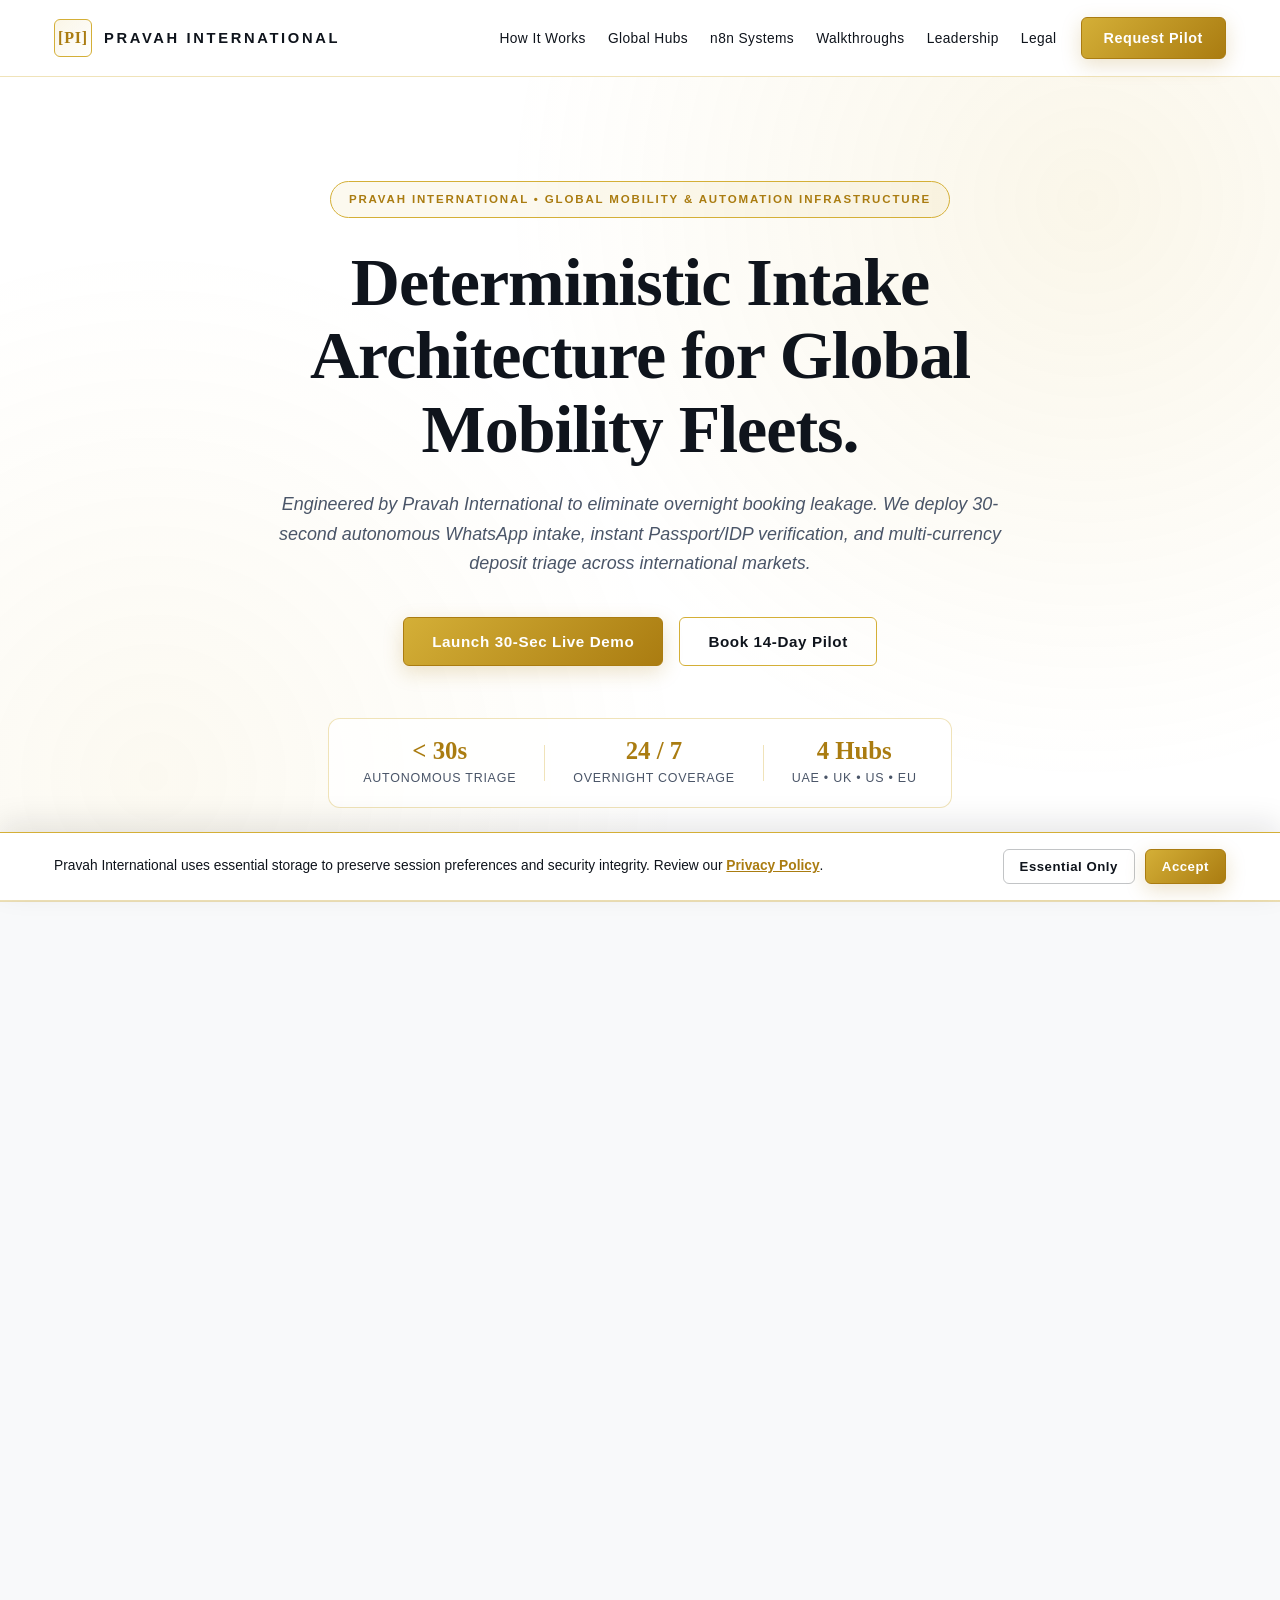
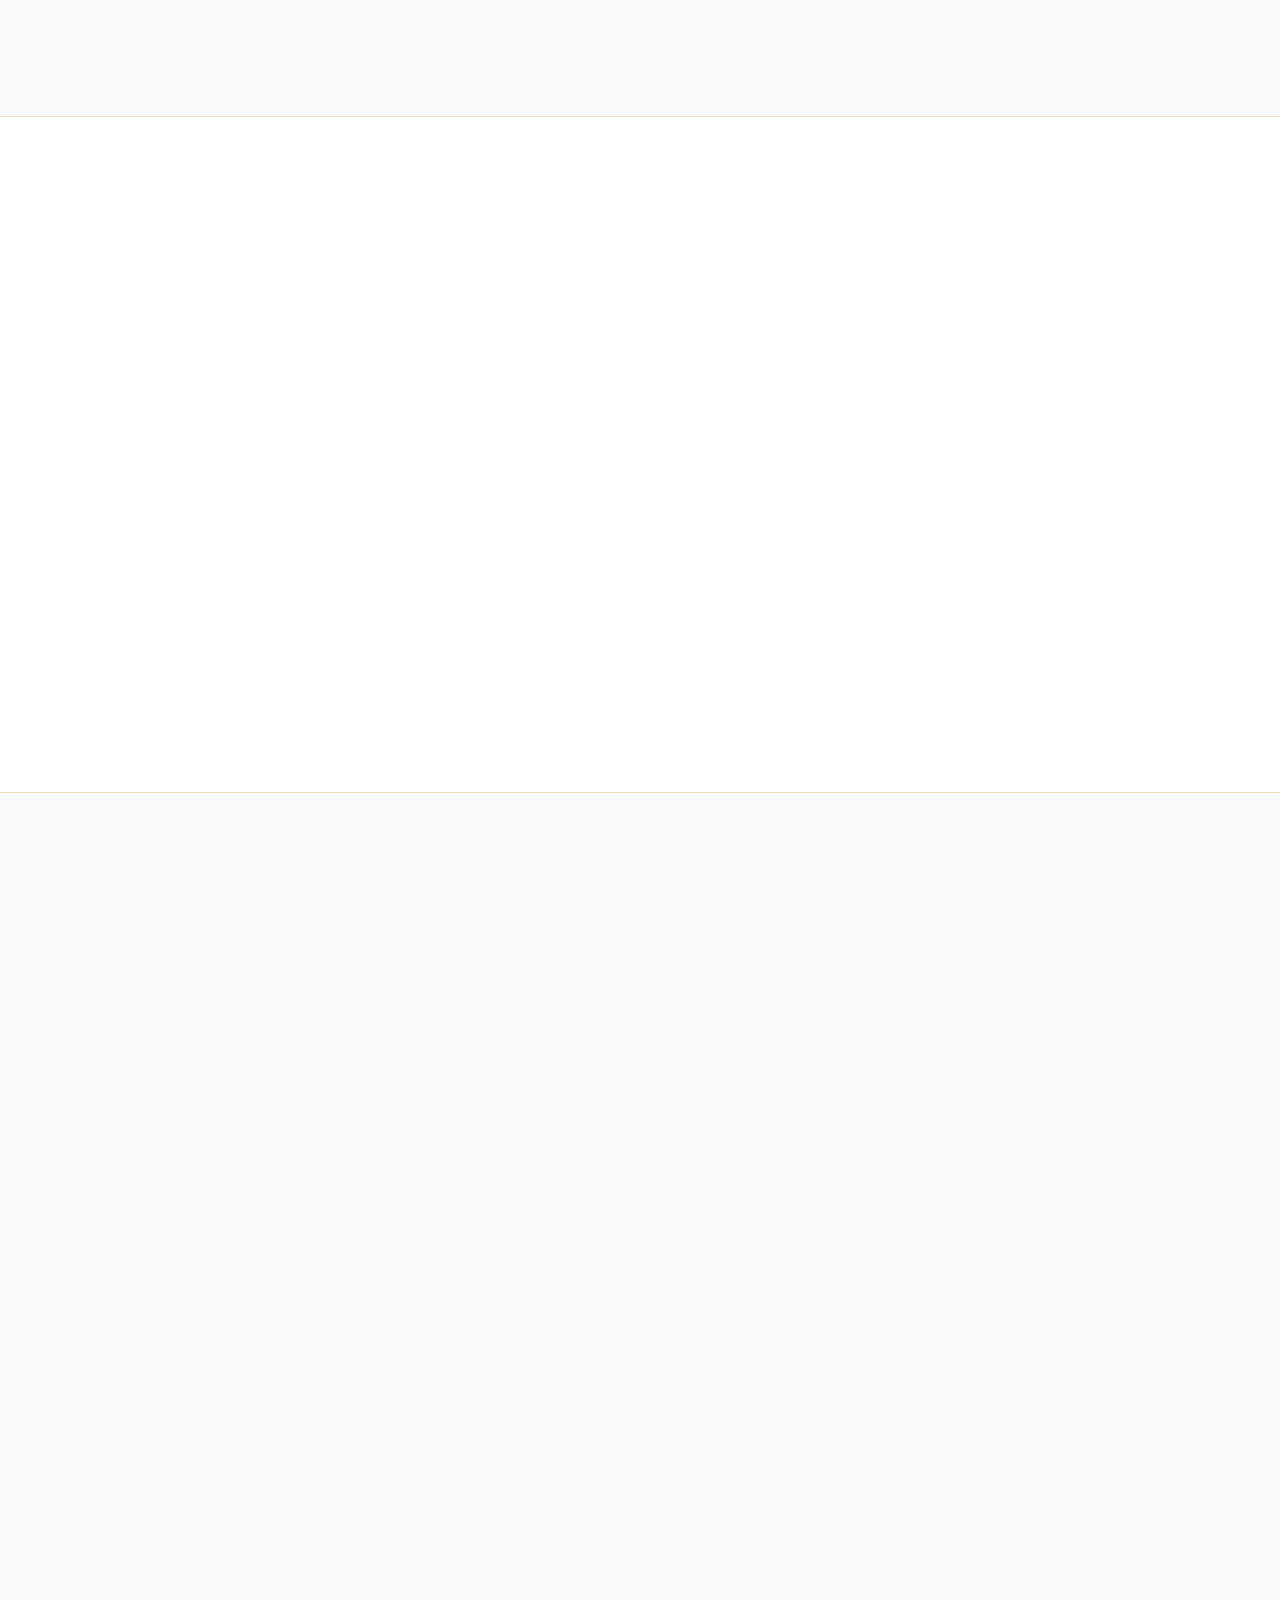
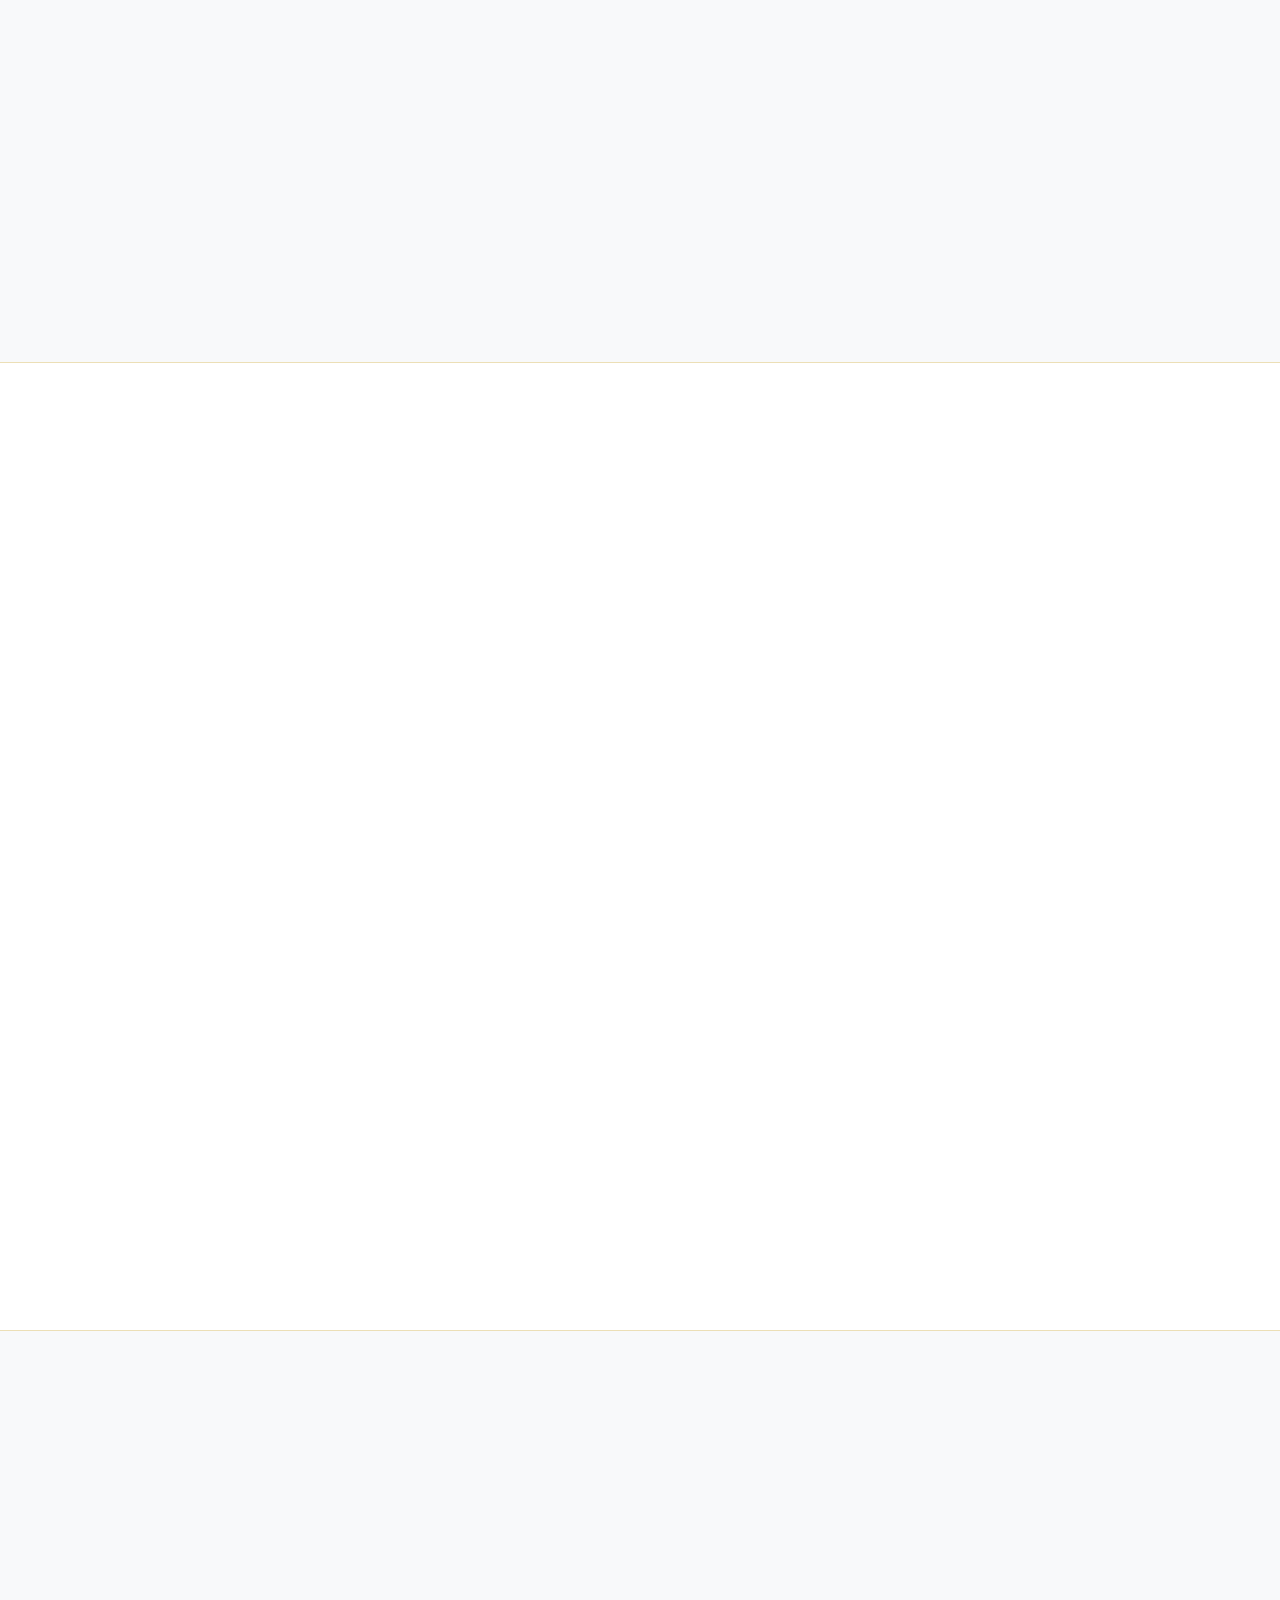
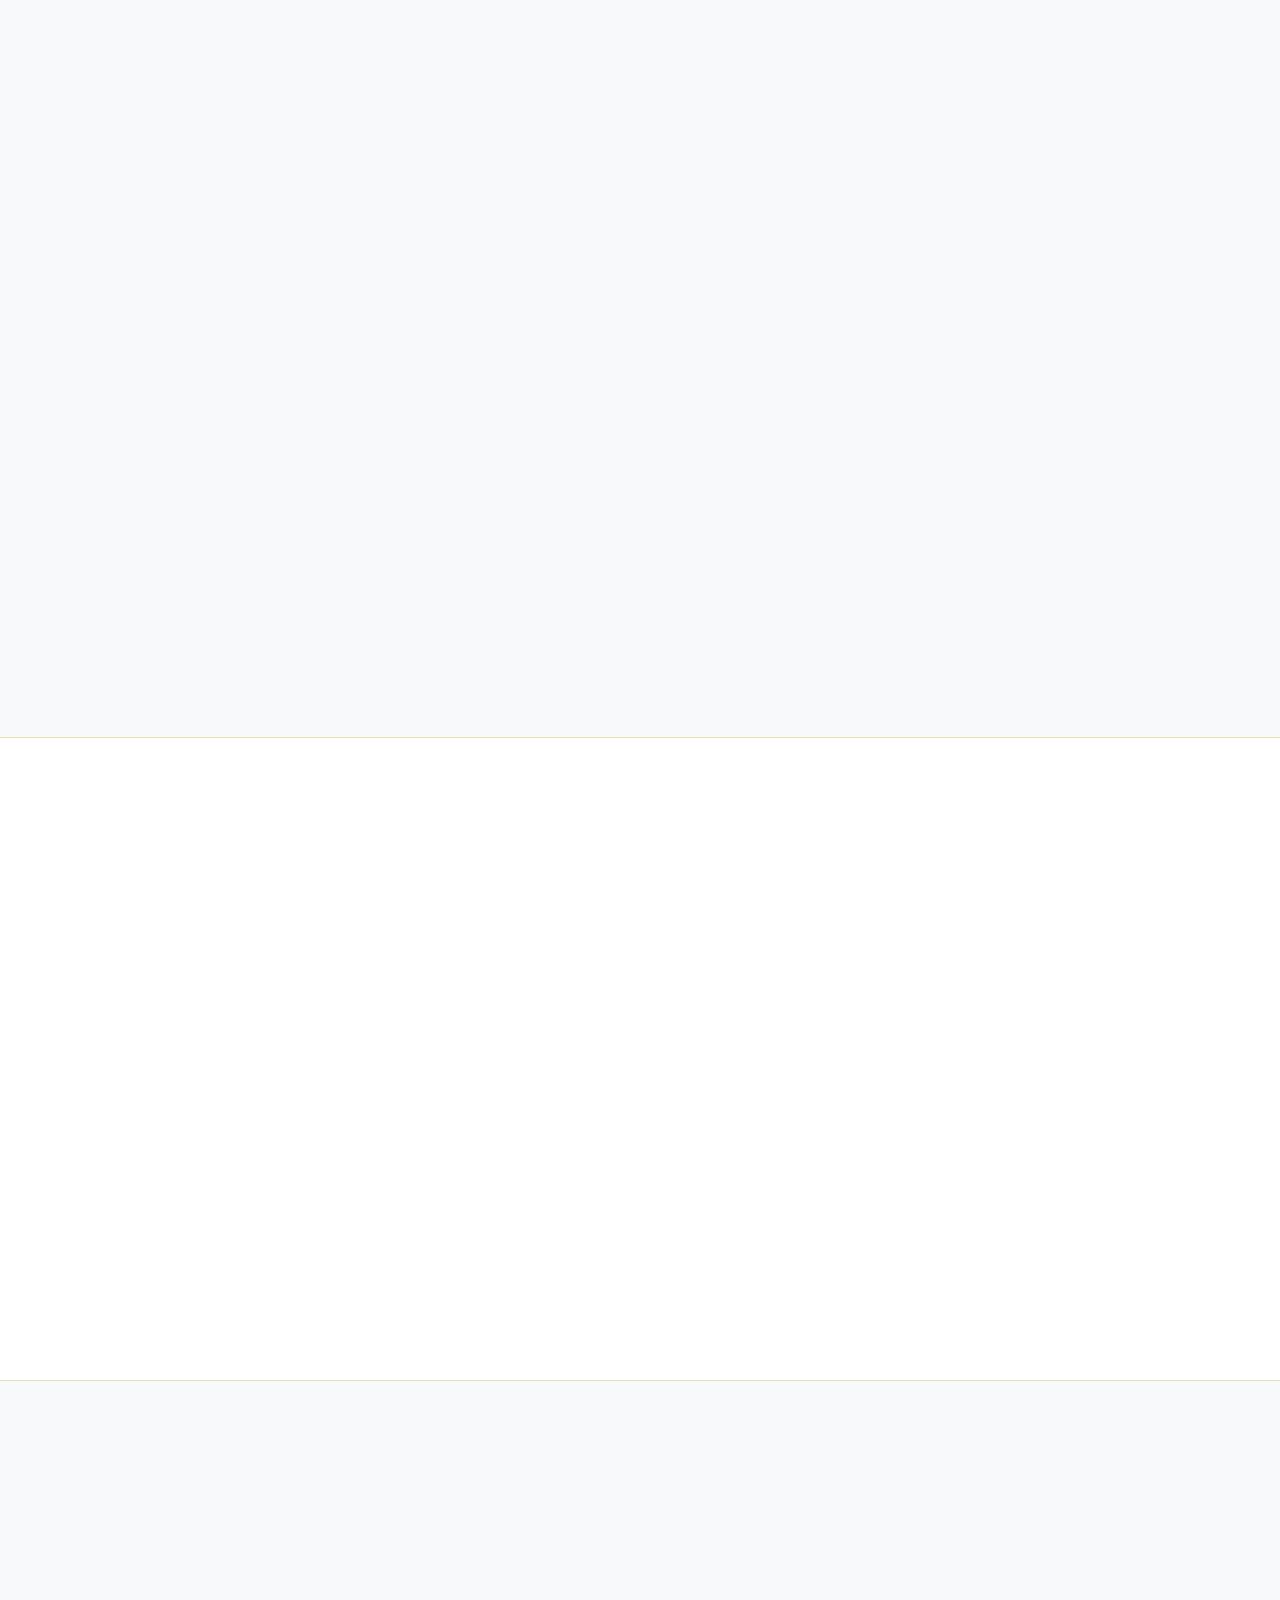
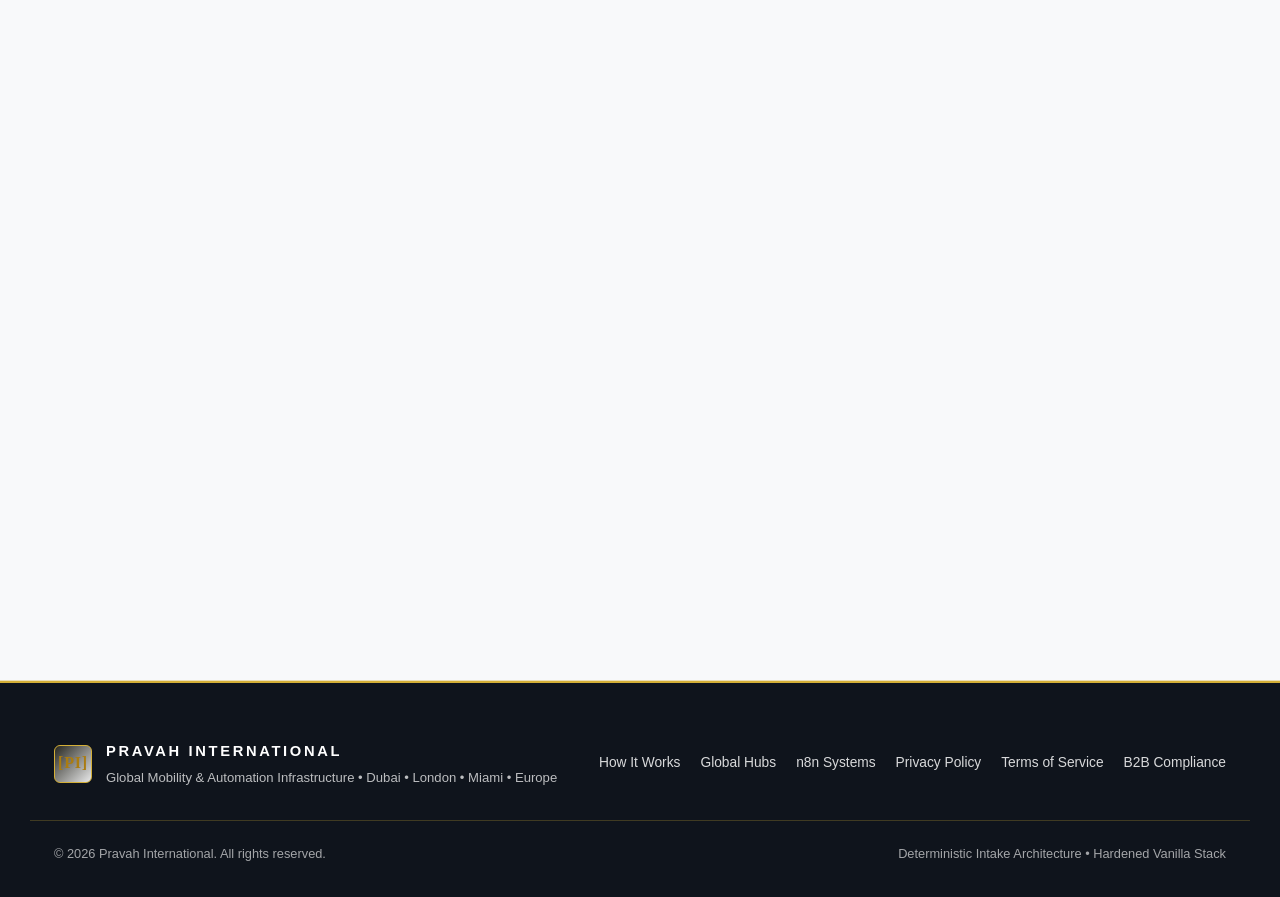
==== index.html @ 326dd309 "Add files via upload" ====
<!DOCTYPE html>
<html lang="en">
<head>
  <meta charset="UTF-8">
  <meta name="viewport" content="width=device-width, initial-scale=1.0">
  <meta http-equiv="Content-Security-Policy" content="default-src 'self'; script-src 'self'; style-src 'self'; img-src 'self' https: data:; media-src 'self' https:; connect-src 'self' https:; font-src 'self' data:; object-src 'none'; base-uri 'self'; form-action 'self';">
  <meta name="referrer" content="strict-origin-when-cross-origin">
  <meta name="description" content="Pravah International — Deterministic 24/7 WhatsApp intake, Passport & IDP verification, and multi-currency deposit triage for luxury mobility fleets across Dubai, London, Miami, and Europe.">
  <title>Pravah International | Global Mobility &amp; Automation Infrastructure</title>
  <link rel="stylesheet" href="style.css">
</head>
<body>
  <a class="skip-link" href="#main-content">Skip to main content</a>

  <!-- Sticky Luxury Header -->
  <header class="site-header" id="top">
    <div class="container header-inner">
      <a href="#top" class="brand-lockup" aria-label="Pravah International Home">
        <span class="brand-monogram" aria-hidden="true">[PI]</span>
        <span class="brand-name">PRAVAH INTERNATIONAL</span>
      </a>

      <button
        type="button"
        class="nav-toggle"
        id="navToggle"
        aria-label="Toggle navigation menu"
        aria-expanded="false"
        aria-controls="primaryNav"
      >
        <span class="nav-toggle-bar"></span>
        <span class="nav-toggle-bar"></span>
        <span class="nav-toggle-bar"></span>
      </button>

      <nav class="primary-nav" id="primaryNav" aria-label="Primary Navigation">
        <ul class="nav-list">
          <li><a href="#architecture" class="nav-link">How It Works</a></li>
          <li><a href="#footprint" class="nav-link">Global Hubs</a></li>
          <li><a href="#deployments" class="nav-link">n8n Systems</a></li>
          <li><a href="#testimonials" class="nav-link">Walkthroughs</a></li>
          <li><a href="#leadership" class="nav-link">Leadership</a></li>
          <li><a href="legal.html" class="nav-link">Legal</a></li>
        </ul>
        <button type="button" class="btn btn-gold nav-cta" id="headerPilotBtn">Request Pilot</button>
      </nav>
    </div>
  </header>

  <main id="main-content">
    <!-- Hero Section -->
    <section class="hero-section">
      <div class="container hero-container">
        <div class="hero-content reveal">
          <div class="pill-badge">
            PRAVAH INTERNATIONAL &bull; GLOBAL MOBILITY &amp; AUTOMATION INFRASTRUCTURE
          </div>
          <h1 class="hero-title">Deterministic Intake Architecture for Global Mobility Fleets.</h1>
          <p class="hero-subtitle">
            Engineered by Pravah International to eliminate overnight booking leakage. We deploy 30-second autonomous WhatsApp intake, instant Passport/IDP verification, and multi-currency deposit triage across international markets.
          </p>
          <div class="hero-actions">
            <button type="button" class="btn btn-gold btn-lg" id="heroDemoBtn">
              Launch 30-Sec Live Demo
            </button>
            <button type="button" class="btn btn-outline-gold btn-lg" id="heroPilotBtn">
              Book 14-Day Pilot
            </button>
          </div>
          <div class="hero-metrics" aria-label="Operational Benchmarks">
            <div class="metric-item">
              <span class="metric-value">&lt; 30s</span>
              <span class="metric-label">Autonomous Triage</span>
            </div>
            <div class="metric-divider" aria-hidden="true"></div>
            <div class="metric-item">
              <span class="metric-value">24 / 7</span>
              <span class="metric-label">Overnight Coverage</span>
            </div>
            <div class="metric-divider" aria-hidden="true"></div>
            <div class="metric-item">
              <span class="metric-value">4 Hubs</span>
              <span class="metric-label">UAE &bull; UK &bull; US &bull; EU</span>
            </div>
          </div>
        </div>
      </div>
    </section>

    <!-- How Pravah International Works -->
    <section class="section section-pearl" id="architecture">
      <div class="container">
        <div class="section-header reveal">
          <span class="eyebrow">SYSTEM ARCHITECTURE &amp; PARTNERSHIP MODEL</span>
          <h2 class="section-title">How Pravah International Works</h2>
          <p class="section-lead">
            Designed to integrate seamlessly into luxury car rental fleets, executive chauffeur desks, and cross-border mobility operators without disrupting human staff.
          </p>
        </div>

        <div class="pillars-grid">
          <article class="glass-card pillar-card reveal">
            <div class="pillar-index">01 / AFTER-HOURS CAPTURE</div>
            <h3 class="card-title">Zero Lost Bookings Between 11 PM and 9 AM</h3>
            <p class="card-text">
              High-net-worth travelers book across time zones. Our deterministic WhatsApp intake engine responds within 30 seconds, qualifies vehicle availability, and secures reservation intent before competitors wake up.
            </p>
            <ul class="card-spec-list">
              <li>Instant multi-language client greeting</li>
              <li>Real-time fleet class &amp; date validation</li>
              <li>Zero missed VIP inquiries overnight</li>
            </ul>
          </article>

          <article class="glass-card pillar-card reveal">
            <div class="pillar-index">02 / AUTONOMOUS DOCUMENT TRIAGE</div>
            <h3 class="card-title">Passport &amp; International Driving Permit Extraction</h3>
            <p class="card-text">
              Eliminate manual back-and-forth over blurry photos. Clients upload their Passport and IDP directly in chat while our verification pipeline extracts, validates, and structures KYC fields automatically.
            </p>
            <ul class="card-spec-list">
              <li>MRZ &amp; expiry date compliance checks</li>
              <li>Jurisdiction-aware IDP validation</li>
              <li>Structured audit trail for insurance desks</li>
            </ul>
          </article>

          <article class="glass-card pillar-card reveal">
            <div class="pillar-index">03 / FINANCIAL &amp; DEPOSIT LOGIC</div>
            <h3 class="card-title">Multi-Currency Quoting &amp; Pre-Authorization Handoff</h3>
            <p class="card-text">
              Standardize complex security deposit rules across supercars and executive sedans. Pravah calculates tiered rental totals and refundable holds in AED, USD, EUR, or GBP for one-click dispatch approval.
            </p>
            <ul class="card-spec-list">
              <li>Dynamic FX deposit &amp; excess calculation</li>
              <li>Clean handoff to Stripe / terminal links</li>
              <li>Instant CRM &amp; dispatch desk sync</li>
            </ul>
          </article>
        </div>
      </div>
    </section>

    <!-- Global Footprint & Operating Countries -->
    <section class="section" id="footprint">
      <div class="container">
        <div class="section-header reveal">
          <span class="eyebrow">INTERNATIONAL PRESENCE</span>
          <h2 class="section-title">Global Footprint &amp; Operating Hubs</h2>
          <p class="section-lead">
            Institutional automation infrastructure engineered for high-velocity luxury mobility corridors.
          </p>
        </div>

        <div class="footprint-grid">
          <article class="glass-card hub-card reveal">
            <div class="hub-flag" aria-hidden="true">&#127462;&#127466;</div>
            <div class="hub-meta">MIDDLE EAST HUB</div>
            <h3 class="card-title">United Arab Emirates</h3>
            <p class="hub-cities">Dubai &amp; Abu Dhabi</p>
            <p class="card-text">Luxury &amp; Supercar Rental Fleets</p>
          </article>

          <article class="glass-card hub-card reveal">
            <div class="hub-flag" aria-hidden="true">&#127468;&#127463;</div>
            <div class="hub-meta">UK HUB</div>
            <h3 class="card-title">United Kingdom</h3>
            <p class="hub-cities">London</p>
            <p class="card-text">Executive Chauffeur &amp; Prestige Mobility</p>
          </article>

          <article class="glass-card hub-card reveal">
            <div class="hub-flag" aria-hidden="true">&#127482;&#127480;</div>
            <div class="hub-meta">NORTH AMERICA HUB</div>
            <h3 class="card-title">United States</h3>
            <p class="hub-cities">Miami &amp; Los Angeles</p>
            <p class="card-text">Exotic &amp; Boutique Fleet Operators</p>
          </article>

          <article class="glass-card hub-card reveal">
            <div class="hub-flag" aria-hidden="true">&#127466;&#127482;</div>
            <div class="hub-meta">CONTINENTAL HUB</div>
            <h3 class="card-title">European Union</h3>
            <p class="hub-cities">Monaco, Milan &amp; Marbella</p>
            <p class="card-text">Cross-Border Seasonal Fleets</p>
          </article>
        </div>
      </div>
    </section>

    <!-- Interactive 30-Second WhatsApp Intake Sandbox & Currency Calculator -->
    <section class="section section-pearl" id="simulator">
      <div class="container">
        <div class="section-header reveal">
          <span class="eyebrow">INTERACTIVE SANDBOX</span>
          <h2 class="section-title">30-Second WhatsApp Intake &amp; Deposit Triage</h2>
          <p class="section-lead">
            Experience how Pravah International converts an overnight international inquiry into a verified, deposit-ready dossier.
          </p>
        </div>

        <div class="simulator-layout">
          <!-- Mobile Chat Mockup -->
          <div class="glass-card phone-panel reveal">
            <div class="phone-controls">
              <button type="button" class="btn btn-gold" id="startDemoBtn">
                Simulate 2:15 AM Dubai Inquiry
              </button>
              <button type="button" class="btn btn-outline-dark" id="resetDemoBtn">
                Reset Demo
              </button>
            </div>

            <div class="phone-frame" aria-live="polite">
              <div class="phone-topbar">
                <div class="phone-avatar" aria-hidden="true">PI</div>
                <div class="phone-contact">
                  <div class="phone-contact-name">Pravah Concierge Desk</div>
                  <div class="phone-contact-status" id="demoStatus">Standby &bull; Deterministic Engine Ready</div>
                </div>
                <span class="phone-badge">24/7</span>
              </div>

              <div class="chat-stream" id="chatStream">
                <div class="chat-placeholder" id="chatPlaceholder">
                  Click <strong>&ldquo;Simulate 2:15 AM Dubai Inquiry&rdquo;</strong> above to run the 3-step autonomous intake sequence.
                </div>
              </div>
            </div>
          </div>

          <!-- Multi-Currency Deposit Calculator -->
          <div class="glass-card calculator-panel reveal">
            <div class="calc-header">
              <span class="eyebrow">REAL-TIME DEPOSIT ENGINE</span>
              <h3 class="card-title">Multi-Currency Deposit Calculator</h3>
              <p class="card-text">
                Select fleet tier, duration, and settlement currency to preview automated pre-authorization logic.
              </p>
            </div>

            <div class="calc-form">
              <div class="form-group">
                <label for="calcTier">Vehicle Class</label>
                <select id="calcTier" class="form-control">
                  <option value="supercar">Supercar Tier (Hurac&aacute;n / 296 GTB)</option>
                  <option value="ultra">Ultra-Luxury SUV (Cullinan / Urus)</option>
                  <option value="chauffeur">Executive Chauffeur (S-Class / Maybach)</option>
                </select>
              </div>

              <div class="form-row-2">
                <div class="form-group">
                  <label for="calcDays">Rental Days</label>
                  <input type="number" id="calcDays" class="form-control" min="1" max="30" value="3">
                </div>
                <div class="form-group">
                  <label for="calcCurrency">Settlement Currency</label>
                  <select id="calcCurrency" class="form-control">
                    <option value="AED">AED (UAE Dirham)</option>
                    <option value="USD">USD (US Dollar)</option>
                    <option value="EUR">EUR (Euro)</option>
                    <option value="GBP">GBP (British Pound)</option>
                  </select>
                </div>
              </div>
            </div>

            <div class="calc-results" aria-live="polite">
              <div class="calc-row">
                <span>Estimated Daily Rate</span>
                <strong id="calcDailyRate">AED 4,800</strong>
              </div>
              <div class="calc-row">
                <span>Rental Subtotal</span>
                <strong id="calcRentalTotal">AED 14,400</strong>
              </div>
              <div class="calc-row">
                <span>Refundable Security Deposit</span>
                <strong id="calcDeposit">AED 10,000</strong>
              </div>
              <div class="calc-divider"></div>
              <div class="calc-row calc-total-row">
                <span>Total Pre-Authorization Hold</span>
                <strong id="calcGrandTotal" class="text-gold">AED 24,400</strong>
              </div>
              <p class="calc-note">
                * Indicative institutional FX parity. Final gateway holds execute in your fleet&rsquo;s merchant settlement currency.
              </p>
            </div>
          </div>
        </div>
      </div>
    </section>

    <!-- Production n8n Systems & Architecture Showcase -->
    <section class="section" id="deployments">
      <div class="container">
        <div class="section-header reveal">
          <span class="eyebrow">PRODUCTION INFRASTRUCTURE</span>
          <h2 class="section-title">Production n8n Systems &amp; Architecture Showcase</h2>
          <p class="section-lead">
            Battle-tested, fault-tolerant workflow topologies engineered for zero-downtime fleet operations.
          </p>
        </div>

        <div class="deployments-grid">
          <!-- Card 1 -->
          <article class="glass-card deployment-card reveal">
            <div class="deployment-media">
              <img
                src="assets/img/n8n-workflow-1.png"
                alt="Autonomous 24/7 WhatsApp Fleet Triage Engine n8n workflow architecture"
                class="deployment-img"
                loading="lazy"
              >
              <span class="media-badge">NODE TOPOLOGY 01</span>
            </div>
            <div class="deployment-body">
              <h3 class="card-title">Autonomous 24/7 WhatsApp Fleet Triage Engine</h3>
              <p class="card-text">
                Webhook ingestion &rarr; Intent &amp; date parser &rarr; Fleet calendar availability check &rarr; Instant WhatsApp Cloud API response with structured reservation summary.
              </p>
              <button type="button" class="btn btn-outline-gold deployment-btn" id="cardDemoBtn">
                Test Live Demo &#8599;
              </button>
            </div>
          </article>

          <!-- Card 2 -->
          <article class="glass-card deployment-card reveal">
            <div class="deployment-media">
              <img
                src="assets/img/n8n-workflow-2.png"
                alt="Passport and IDP Compliance Verification Pipeline n8n workflow architecture"
                class="deployment-img"
                loading="lazy"
              >
              <span class="media-badge">NODE TOPOLOGY 02</span>
            </div>
            <div class="deployment-body">
              <h3 class="card-title">Passport &amp; IDP Compliance Verification Pipeline</h3>
              <p class="card-text">
                Encrypted media fetch &rarr; Automated KYC OCR extraction &rarr; Expiry &amp; country-of-issue validation &rarr; Compliant dossier routing for underwriting teams.
              </p>
              <a
                href="https://YOUR-N8N-PRODUCTION-URL.com"
                target="_blank"
                rel="noopener noreferrer"
                class="btn btn-outline-gold deployment-btn"
              >
                Inspect Production Endpoint &#8599;
              </a>
            </div>
          </article>

          <!-- Card 3 -->
          <article class="glass-card deployment-card reveal">
            <div class="deployment-media">
              <img
                src="assets/img/n8n-workflow-3.png"
                alt="Multi-Currency Deposit and CRM Synchronization n8n workflow architecture"
                class="deployment-img"
                loading="lazy"
              >
              <span class="media-badge">NODE TOPOLOGY 03</span>
            </div>
            <div class="deployment-body">
              <h3 class="card-title">Multi-Currency Deposit &amp; CRM Synchronization</h3>
              <p class="card-text">
                FX deposit calculation &rarr; Google Sheets master ledger write &rarr; Executive Gmail alert dispatch &rarr; Automated morning shift handover brief.
              </p>
              <a href="#architecture" class="btn btn-outline-gold deployment-btn">
                View Architecture &#8599;
              </a>
            </div>
          </article>
        </div>
      </div>
    </section>

    <!-- Client Video Walkthroughs & Operational Testimonials -->
    <section class="section section-pearl" id="testimonials">
      <div class="container">
        <div class="section-header reveal">
          <span class="eyebrow">OPERATIONAL PROOF</span>
          <h2 class="section-title">Client Video Walkthroughs &amp; Testimonials</h2>
          <p class="section-lead">
            Inspect live system walkthroughs and verified outcomes from international fleet directors.
          </p>
        </div>

        <div class="testimonials-grid">
          <article class="glass-card video-card reveal">
            <div class="video-wrapper">
              <video
                class="walkthrough-video"
                controls
                preload="metadata"
                poster="assets/img/video-poster-1.jpg"
              >
                <source src="assets/video/project-walkthrough-1.mp4" type="video/mp4">
                Your browser does not support HTML5 video playback.
              </video>
            </div>
            <div class="testimonial-body">
              <div class="testimonial-origin">&#127462;&#127466; Dubai, United Arab Emirates</div>
              <blockquote class="testimonial-quote">
                &ldquo;Before Pravah International, we lost three to four supercar inquiries every night between midnight and 8 AM. Now every client receives an instant quote, uploads their passport, and hits our morning desk pre-qualified.&rdquo;
              </blockquote>
              <div class="testimonial-author">
                <strong>Managing Director</strong> &mdash; Prestige Supercar Fleet, Downtown Dubai
              </div>
            </div>
          </article>

          <article class="glass-card video-card reveal">
            <div class="video-wrapper">
              <video
                class="walkthrough-video"
                controls
                preload="metadata"
                poster="assets/img/video-poster-2.jpg"
              >
                <source src="assets/video/project-walkthrough-2.mp4" type="video/mp4">
                Your browser does not support HTML5 video playback.
              </video>
            </div>
            <div class="testimonial-body">
              <div class="testimonial-origin">&#127468;&#127463; London, United Kingdom</div>
              <blockquote class="testimonial-quote">
                &ldquo;Our Mayfair chauffeur dispatchers used to spend hours chasing international driving permits and currency deposits. Pravah&rsquo;s deterministic pipeline cut onboarding time from 45 minutes to under 30 seconds.&rdquo;
              </blockquote>
              <div class="testimonial-author">
                <strong>Head of Fleet Operations</strong> &mdash; Executive Chauffeur Group, London
              </div>
            </div>
          </article>
        </div>
      </div>
    </section>

    <!-- Executive Leadership & Founder's Mandate -->
    <section class="section" id="leadership">
      <div class="container">
        <article class="leadership-card reveal">
          <div class="leadership-eyebrow">EXECUTIVE LEADERSHIP &amp; MANDATE</div>
          <blockquote class="leadership-quote">
            &ldquo;Luxury mobility operators should never lose high-ticket international bookings simply because their sales desk is asleep. At Pravah International, we don&rsquo;t build fragile chatbots&mdash;we engineer deterministic, bank-grade intake infrastructure that turns every inbound message into a verified reservation.&rdquo;
          </blockquote>
          <div class="leadership-signature">
            <span class="signature-name">Dhruvil Prajapati</span>
            <span class="signature-role">&mdash; Founder &amp; Principal Systems Architect, Pravah International</span>
          </div>
        </article>
      </div>
    </section>

    <!-- Live n8n-Connected 14-Day Fleet Pilot Form -->
    <section class="section section-pearl" id="pilot">
      <div class="container">
        <div class="pilot-wrapper">
          <div class="section-header reveal">
            <span class="eyebrow">ENTERPRISE DEPLOYMENT</span>
            <h2 class="section-title">Book Your 14-Day Fleet Pilot</h2>
            <p class="section-lead">
              Submit your fleet profile below. Your request routes directly into our live intake engine for immediate architecture scoping.
            </p>
          </div>

          <div class="glass-card pilot-card reveal">
            <form id="pilotForm" novalidate>
              <!-- Anti-spam honeypot field -->
              <div class="hp-field" aria-hidden="true">
                <label for="website">Website</label>
                <input type="text" id="website" name="website" tabindex="-1" autocomplete="off">
              </div>

              <div class="form-row-2">
                <div class="form-group">
                  <label for="operatorName">Operator Name <span class="req">*</span></label>
                  <input
                    type="text"
                    id="operatorName"
                    name="operatorName"
                    class="form-control"
                    placeholder="e.g., Alexander Vance"
                    required
                    maxlength="80"
                    autocomplete="name"
                  >
                </div>

                <div class="form-group">
                  <label for="companyName">Fleet / Company Name <span class="req">*</span></label>
                  <input
                    type="text"
                    id="companyName"
                    name="companyName"
                    class="form-control"
                    placeholder="e.g., Sovereign Motors Dubai"
                    required
                    maxlength="100"
                    autocomplete="organization"
                  >
                </div>
              </div>

              <div class="form-row-2">
                <div class="form-group">
                  <label for="fleetSize">Fleet Size <span class="req">*</span></label>
                  <select id="fleetSize" name="fleetSize" class="form-control" required>
                    <option value="">Select active vehicle count</option>
                    <option value="10-25 Vehicles">10&ndash;25 Vehicles</option>
                    <option value="26-75 Vehicles">26&ndash;75 Vehicles</option>
                    <option value="76-150 Vehicles">76&ndash;150 Vehicles</option>
                    <option value="150+ Vehicles (Enterprise)">150+ Vehicles (Enterprise)</option>
                  </select>
                </div>

                <div class="form-group">
                  <label for="whatsapp">WhatsApp Number <span class="req">*</span></label>
                  <input
                    type="tel"
                    id="whatsapp"
                    name="whatsapp"
                    class="form-control"
                    placeholder="+971 50 000 0000"
                    required
                    maxlength="24"
                    autocomplete="tel"
                  >
                </div>
              </div>

              <div class="form-group">
                <label for="hub">Operating Hub <span class="req">*</span></label>
                <select id="hub" name="hub" class="form-control" required>
                  <option value="">Select primary operating hub</option>
                  <option value="Dubai">Dubai</option>
                  <option value="London">London</option>
                  <option value="Miami">Miami</option>
                  <option value="Europe">Europe</option>
                  <option value="Other">Other</option>
                </select>
              </div>

              <div class="form-group checkbox-group">
                <input type="checkbox" id="privacyConsent" name="privacyConsent" required>
                <label for="privacyConsent" class="checkbox-label">
                  I agree to the <a href="legal.html#privacy" class="inline-link">Privacy Policy</a> and <a href="legal.html#terms" class="inline-link">Terms of Service</a>, and authorize Pravah International to process this intake request.
                </label>
              </div>

              <div id="formError" class="form-feedback form-error" role="alert" hidden></div>

              <button type="submit" class="btn btn-gold btn-lg btn-block" id="pilotSubmitBtn">
                Initiate 14-Day Pilot Intake
              </button>
            </form>

            <!-- Verified Intake Confirmation Receipt -->
            <div id="pilotReceipt" class="receipt-panel" hidden aria-live="polite">
              <div class="receipt-badge">VERIFIED INTAKE CONFIRMATION RECEIPT</div>
              <h3 class="receipt-title">Transmission Confirmed</h3>
              <p class="receipt-subtitle" id="receiptSubtitle">
                Your fleet pilot dossier has been logged in our deterministic intake engine.
              </p>
              <dl class="receipt-grid" id="receiptDetails"></dl>
              <button type="button" class="btn btn-outline-gold" id="newPilotBtn">
                Submit Another Fleet Inquiry
              </button>
            </div>
          </div>
        </div>
      </div>
    </section>
  </main>

  <!-- Luxury Footer -->
  <footer class="site-footer">
    <div class="container footer-inner">
      <div class="footer-brand">
        <span class="brand-monogram" aria-hidden="true">[PI]</span>
        <div>
          <div class="brand-name">PRAVAH INTERNATIONAL</div>
          <p class="footer-tagline">Global Mobility &amp; Automation Infrastructure &bull; Dubai &bull; London &bull; Miami &bull; Europe</p>
        </div>
      </div>

      <div class="footer-links">
        <a href="#architecture">How It Works</a>
        <a href="#footprint">Global Hubs</a>
        <a href="#deployments">n8n Systems</a>
        <a href="legal.html#privacy">Privacy Policy</a>
        <a href="legal.html#terms">Terms of Service</a>
        <a href="legal.html#tax-compliance">B2B Compliance</a>
      </div>
    </div>
    <div class="container footer-bottom">
      <p>&copy; <span id="currentYear">2026</span> Pravah International. All rights reserved.</p>
      <p>Deterministic Intake Architecture &bull; Hardened Vanilla Stack</p>
    </div>
  </footer>

  <!-- GDPR / CCPA Cookie Consent Banner -->
  <aside class="cookie-banner" id="cookieBanner" role="dialog" aria-label="Cookie Consent" hidden>
    <div class="container cookie-inner">
      <p class="cookie-text">
        Pravah International uses essential storage to preserve session preferences and security integrity. Review our <a href="legal.html#privacy" class="inline-link">Privacy Policy</a>.
      </p>
      <div class="cookie-actions">
        <button type="button" class="btn btn-outline-dark btn-sm" id="cookieEssentialBtn">Essential Only</button>
        <button type="button" class="btn btn-gold btn-sm" id="cookieAcceptBtn">Accept</button>
      </div>
    </div>
  </aside>

  <script src="app.js" defer></script>
</body>
</html>
---- style.css ----
/* ==========================================================================
   Pravah International — Ultra-Luxury White & Champagne Gold Design System
   ========================================================================== */

:root {
  --snow-white: #FFFFFF;
  --pearl-bg: #F8F9FA;
  --champagne-gold: #D4AF37;
  --satin-dark-gold: #AA7C11;
  --obsidian: #0F141C;
  --obsidian-muted: #4A5568;
  --hairline-gold: rgba(212, 175, 55, 0.35);
  --hairline-gold-strong: rgba(212, 175, 55, 0.75);
  --glass-bg: rgba(255, 255, 255, 0.78);
  --glass-border: rgba(212, 175, 55, 0.32);
  --shadow-soft: 0 18px 45px rgba(15, 20, 28, 0.06);
  --shadow-gold: 0 12px 32px rgba(170, 124, 17, 0.14);
  --radius-sm: 6px;
  --radius-md: 12px;
  --radius-lg: 18px;
  --font-serif: "Cormorant Garamond", "Playfair Display", "Didot", "Bodoni MT", Georgia, "Times New Roman", serif;
  --font-sans: "Plus Jakarta Sans", "Inter", -apple-system, BlinkMacSystemFont, "Segoe UI", Roboto, Helvetica, Arial, sans-serif;
  --transition-smooth: 0.3s cubic-bezier(0.22, 1, 0.36, 1);
}

*,
*::before,
*::after {
  box-sizing: border-box;
}

html {
  scroll-behavior: smooth;
  font-size: 16px;
}

body {
  margin: 0;
  font-family: var(--font-sans);
  color: var(--obsidian);
  background-color: var(--snow-white);
  line-height: 1.65;
  -webkit-font-smoothing: antialiased;
  overflow-x: hidden;
}

/* Accessibility Skip Link */
.skip-link {
  position: absolute;
  top: -100px;
  left: 16px;
  background: var(--obsidian);
  color: var(--snow-white);
  padding: 10px 18px;
  border-radius: var(--radius-sm);
  z-index: 9999;
  text-decoration: none;
  font-size: 0.875rem;
}

.skip-link:focus {
  top: 16px;
}

/* Container & Layout */
.container {
  width: 100%;
  max-width: 1220px;
  margin: 0 auto;
  padding: 0 24px;
}

.section {
  padding: 96px 0;
  position: relative;
}

.section-pearl {
  background-color: var(--pearl-bg);
  border-top: 1px solid var(--hairline-gold);
  border-bottom: 1px solid var(--hairline-gold);
}

.section-header {
  max-width: 740px;
  margin: 0 auto 56px;
  text-align: center;
}

.eyebrow {
  display: inline-block;
  font-size: 0.75rem;
  font-weight: 700;
  letter-spacing: 0.18em;
  text-transform: uppercase;
  color: var(--satin-dark-gold);
  margin-bottom: 12px;
}

.section-title {
  font-family: var(--font-serif);
  font-size: clamp(2rem, 4vw, 3rem);
  font-weight: 600;
  line-height: 1.15;
  margin: 0 0 16px;
  color: var(--obsidian);
  letter-spacing: -0.01em;
}

.section-lead {
  margin: 0;
  color: var(--obsidian-muted);
  font-size: 1.05rem;
}

/* Frosted Glass Panel */
.glass-card {
  background: var(--glass-bg);
  backdrop-filter: blur(12px);
  -webkit-backdrop-filter: blur(12px);
  border: 1px solid var(--glass-border);
  border-radius: var(--radius-md);
  box-shadow: var(--shadow-soft);
  transition: transform var(--transition-smooth), border-color var(--transition-smooth), box-shadow var(--transition-smooth);
}

.glass-card:hover {
  border-color: var(--hairline-gold-strong);
  box-shadow: var(--shadow-gold);
}

/* Buttons */
.btn {
  display: inline-flex;
  align-items: center;
  justify-content: center;
  gap: 8px;
  font-family: var(--font-sans);
  font-size: 0.9rem;
  font-weight: 600;
  letter-spacing: 0.04em;
  padding: 12px 22px;
  border-radius: var(--radius-sm);
  border: 1px solid transparent;
  cursor: pointer;
  text-decoration: none;
  transition: all var(--transition-smooth);
  white-space: nowrap;
}

.btn-lg {
  padding: 15px 28px;
  font-size: 0.95rem;
}

.btn-sm {
  padding: 9px 16px;
  font-size: 0.825rem;
}

.btn-block {
  width: 100%;
}

.btn-gold {
  background: linear-gradient(135deg, var(--champagne-gold) 0%, var(--satin-dark-gold) 100%);
  color: var(--snow-white);
  border-color: var(--satin-dark-gold);
  box-shadow: 0 6px 20px rgba(170, 124, 17, 0.22);
}

.btn-gold:hover,
.btn-gold:focus-visible {
  transform: translateY(-2px);
  box-shadow: 0 10px 26px rgba(170, 124, 17, 0.34);
  filter: brightness(1.04);
}

.btn-gold:disabled {
  opacity: 0.7;
  cursor: not-allowed;
  transform: none;
}

.btn-outline-gold {
  background: transparent;
  color: var(--obsidian);
  border-color: var(--champagne-gold);
}

.btn-outline-gold:hover,
.btn-outline-gold:focus-visible {
  background: rgba(212, 175, 55, 0.1);
  border-color: var(--satin-dark-gold);
  transform: translateY(-2px);
}

.btn-outline-dark {
  background: transparent;
  color: var(--obsidian);
  border-color: rgba(15, 20, 28, 0.25);
}

.btn-outline-dark:hover,
.btn-outline-dark:focus-visible {
  background: rgba(15, 20, 28, 0.05);
  border-color: var(--obsidian);
}

/* ==========================================================================
   Sticky Luxury Header
   ========================================================================== */
.site-header {
  position: sticky;
  top: 0;
  z-index: 1000;
  background: rgba(255, 255, 255, 0.88);
  backdrop-filter: blur(12px);
  -webkit-backdrop-filter: blur(12px);
  border-bottom: 1px solid var(--hairline-gold);
}

.header-inner {
  display: flex;
  align-items: center;
  justify-content: space-between;
  min-height: 76px;
  gap: 20px;
}

.brand-lockup {
  display: inline-flex;
  align-items: center;
  gap: 12px;
  text-decoration: none;
  color: var(--obsidian);
}

.brand-monogram {
  display: inline-flex;
  align-items: center;
  justify-content: center;
  width: 38px;
  height: 38px;
  border: 1px solid var(--champagne-gold);
  color: var(--satin-dark-gold);
  font-family: var(--font-serif);
  font-weight: 700;
  font-size: 1rem;
  letter-spacing: 0.05em;
  border-radius: var(--radius-sm);
  background: linear-gradient(135deg, rgba(212, 175, 55, 0.12), rgba(255, 255, 255, 0.9));
}

.brand-name {
  font-size: 0.92rem;
  font-weight: 700;
  letter-spacing: 0.18em;
  color: var(--obsidian);
}

.primary-nav {
  display: flex;
  align-items: center;
  gap: 24px;
}

.nav-list {
  display: flex;
  align-items: center;
  list-style: none;
  margin: 0;
  padding: 0;
  gap: 22px;
}

.nav-link {
  text-decoration: none;
  color: var(--obsidian);
  font-size: 0.86rem;
  font-weight: 500;
  letter-spacing: 0.03em;
  transition: color var(--transition-smooth);
}

.nav-link:hover,
.nav-link:focus-visible {
  color: var(--satin-dark-gold);
}

.nav-toggle {
  display: none;
  flex-direction: column;
  justify-content: center;
  gap: 5px;
  width: 42px;
  height: 42px;
  background: transparent;
  border: 1px solid var(--hairline-gold);
  border-radius: var(--radius-sm);
  cursor: pointer;
  padding: 8px;
}

.nav-toggle-bar {
  display: block;
  width: 100%;
  height: 2px;
  background: var(--obsidian);
  transition: transform 0.25s ease, opacity 0.25s ease;
}

/* ==========================================================================
   Hero Section
   ========================================================================== */
.hero-section {
  padding: 104px 0 92px;
  background:
    radial-gradient(circle at 85% 15%, rgba(212, 175, 55, 0.11), transparent 45%),
    radial-gradient(circle at 12% 85%, rgba(212, 175, 55, 0.07), transparent 40%),
    var(--snow-white);
  border-bottom: 1px solid var(--hairline-gold);
}

.hero-container {
  max-width: 960px;
  text-align: center;
}

.pill-badge {
  display: inline-block;
  padding: 8px 18px;
  border-radius: 999px;
  border: 1px solid var(--champagne-gold);
  background: rgba(212, 175, 55, 0.08);
  color: var(--satin-dark-gold);
  font-size: 0.72rem;
  font-weight: 700;
  letter-spacing: 0.16em;
  margin-bottom: 28px;
}

.hero-title {
  font-family: var(--font-serif);
  font-size: clamp(2.5rem, 5.5vw, 4.25rem);
  font-weight: 600;
  line-height: 1.08;
  margin: 0 0 24px;
  color: var(--obsidian);
  letter-spacing: -0.015em;
}

.hero-subtitle {
  font-size: 1.12rem;
  color: var(--obsidian-muted);
  max-width: 760px;
  margin: 0 auto 38px;
  font-style: italic;
}

.hero-actions {
  display: flex;
  flex-wrap: wrap;
  justify-content: center;
  gap: 16px;
  margin-bottom: 52px;
}

.hero-metrics {
  display: inline-flex;
  flex-wrap: wrap;
  align-items: center;
  justify-content: center;
  gap: 28px;
  padding: 18px 34px;
  border: 1px solid var(--hairline-gold);
  border-radius: var(--radius-md);
  background: var(--glass-bg);
  backdrop-filter: blur(12px);
}

.metric-item {
  display: flex;
  flex-direction: column;
  align-items: center;
}

.metric-value {
  font-family: var(--font-serif);
  font-size: 1.55rem;
  font-weight: 700;
  color: var(--satin-dark-gold);
  line-height: 1.1;
}

.metric-label {
  font-size: 0.78rem;
  color: var(--obsidian-muted);
  letter-spacing: 0.06em;
  text-transform: uppercase;
  margin-top: 4px;
}

.metric-divider {
  width: 1px;
  height: 36px;
  background: var(--hairline-gold);
}

/* ==========================================================================
   3-Pillar Architecture Section
   ========================================================================== */
.pillars-grid {
  display: grid;
  grid-template-columns: repeat(3, 1fr);
  gap: 28px;
}

.pillar-card {
  padding: 34px 30px;
}

.pillar-index {
  font-size: 0.75rem;
  font-weight: 700;
  letter-spacing: 0.16em;
  color: var(--satin-dark-gold);
  margin-bottom: 14px;
}

.card-title {
  font-family: var(--font-serif);
  font-size: 1.5rem;
  font-weight: 600;
  line-height: 1.25;
  margin: 0 0 14px;
  color: var(--obsidian);
}

.card-text {
  margin: 0 0 18px;
  color: var(--obsidian-muted);
  font-size: 0.95rem;
}

.card-spec-list {
  margin: 0;
  padding-left: 18px;
  color: var(--obsidian);
  font-size: 0.88rem;
}

.card-spec-list li + li {
  margin-top: 6px;
}

/* ==========================================================================
   Global Footprint
   ========================================================================== */
.footprint-grid {
  display: grid;
  grid-template-columns: repeat(4, 1fr);
  gap: 24px;
}

.hub-card {
  padding: 30px 24px;
  text-align: center;
}

.hub-flag {
  font-size: 2.4rem;
  line-height: 1;
  margin-bottom: 14px;
}

.hub-meta {
  font-size: 0.7rem;
  font-weight: 700;
  letter-spacing: 0.16em;
  color: var(--satin-dark-gold);
  margin-bottom: 8px;
}

.hub-cities {
  font-weight: 600;
  color: var(--obsidian);
  margin: 0 0 8px;
  font-size: 0.95rem;
}

/* ==========================================================================
   Interactive WhatsApp Simulator & Currency Calculator
   ========================================================================== */
.simulator-layout {
  display: grid;
  grid-template-columns: 1.1fr 0.9fr;
  gap: 32px;
  align-items: start;
}

.phone-panel,
.calculator-panel {
  padding: 28px;
}

.phone-controls {
  display: flex;
  flex-wrap: wrap;
  gap: 12px;
  margin-bottom: 20px;
}

.phone-frame {
  border: 1px solid var(--hairline-gold);
  border-radius: var(--radius-lg);
  overflow: hidden;
  background: var(--snow-white);
  box-shadow: inset 0 0 0 1px rgba(15, 20, 28, 0.04);
}

.phone-topbar {
  display: flex;
  align-items: center;
  gap: 12px;
  padding: 14px 18px;
  background: var(--obsidian);
  color: var(--snow-white);
  border-bottom: 1px solid var(--champagne-gold);
}

.phone-avatar {
  width: 36px;
  height: 36px;
  border-radius: 50%;
  border: 1px solid var(--champagne-gold);
  display: flex;
  align-items: center;
  justify-content: center;
  font-family: var(--font-serif);
  font-weight: 700;
  color: var(--champagne-gold);
  flex-shrink: 0;
}

.phone-contact {
  flex: 1;
  min-width: 0;
}

.phone-contact-name {
  font-size: 0.9rem;
  font-weight: 600;
}

.phone-contact-status {
  font-size: 0.75rem;
  color: rgba(255, 255, 255, 0.72);
}

.phone-badge {
  font-size: 0.7rem;
  font-weight: 700;
  letter-spacing: 0.1em;
  padding: 4px 8px;
  border: 1px solid var(--champagne-gold);
  border-radius: 999px;
  color: var(--champagne-gold);
}

.chat-stream {
  padding: 20px;
  min-height: 340px;
  max-height: 400px;
  overflow-y: auto;
  display: flex;
  flex-direction: column;
  gap: 12px;
  background: linear-gradient(180deg, #FDFCF9 0%, #F8F9FA 100%);
}

.chat-placeholder {
  margin: auto;
  text-align: center;
  color: var(--obsidian-muted);
  font-size: 0.9rem;
  max-width: 320px;
}

.chat-bubble {
  max-width: 86%;
  padding: 12px 15px;
  border-radius: 12px;
  font-size: 0.875rem;
  line-height: 1.5;
  border: 1px solid rgba(15, 20, 28, 0.08);
}

.chat-bubble-client {
  align-self: flex-end;
  background: var(--obsidian);
  color: var(--snow-white);
  border-bottom-right-radius: 3px;
}

.chat-bubble-bot {
  align-self: flex-start;
  background: var(--snow-white);
  color: var(--obsidian);
  border-color: var(--hairline-gold);
  border-bottom-left-radius: 3px;
}

.chat-meta {
  display: block;
  font-size: 0.68rem;
  letter-spacing: 0.06em;
  text-transform: uppercase;
  margin-bottom: 4px;
  color: var(--satin-dark-gold);
  font-weight: 700;
}

.chat-bubble-client .chat-meta {
  color: var(--champagne-gold);
}

/* Calculator */
.calc-header {
  margin-bottom: 22px;
}

.calc-results {
  margin-top: 22px;
  padding: 20px;
  border-radius: var(--radius-md);
  background: var(--snow-white);
  border: 1px solid var(--hairline-gold);
}

.calc-row {
  display: flex;
  justify-content: space-between;
  align-items: center;
  padding: 8px 0;
  font-size: 0.92rem;
}

.calc-divider {
  height: 1px;
  background: var(--hairline-gold);
  margin: 10px 0;
}

.calc-total-row {
  font-size: 1.05rem;
}

.text-gold {
  color: var(--satin-dark-gold);
}

.calc-note {
  margin: 12px 0 0;
  font-size: 0.76rem;
  color: var(--obsidian-muted);
}

/* ==========================================================================
   Production n8n Systems
   ========================================================================== */
.deployments-grid {
  display: grid;
  grid-template-columns: repeat(3, 1fr);
  gap: 28px;
}

.deployment-card {
  overflow: hidden;
  display: flex;
  flex-direction: column;
}

.deployment-media {
  position: relative;
  aspect-ratio: 16 / 10;
  background: linear-gradient(135deg, #0F141C 0%, #1D2634 100%);
  border-bottom: 1px solid var(--hairline-gold);
  overflow: hidden;
}

.deployment-img {
  width: 100%;
  height: 100%;
  object-fit: cover;
  display: block;
}

.deployment-img.is-fallback {
  opacity: 0;
}

.media-badge {
  position: absolute;
  top: 12px;
  left: 12px;
  padding: 5px 10px;
  font-size: 0.68rem;
  font-weight: 700;
  letter-spacing: 0.14em;
  color: var(--champagne-gold);
  background: rgba(15, 20, 28, 0.86);
  border: 1px solid var(--champagne-gold);
  border-radius: var(--radius-sm);
}

.deployment-body {
  padding: 26px;
  display: flex;
  flex-direction: column;
  flex: 1;
}

.deployment-btn {
  margin-top: auto;
  align-self: flex-start;
}

/* ==========================================================================
   Testimonials & Video Walkthroughs
   ========================================================================== */
.testimonials-grid {
  display: grid;
  grid-template-columns: repeat(2, 1fr);
  gap: 32px;
}

.video-card {
  overflow: hidden;
}

.video-wrapper {
  background: var(--obsidian);
  border-bottom: 1px solid var(--hairline-gold);
}

.walkthrough-video {
  width: 100%;
  display: block;
  aspect-ratio: 16 / 9;
  background: var(--obsidian);
}

.testimonial-body {
  padding: 28px;
}

.testimonial-origin {
  font-size: 0.8rem;
  font-weight: 700;
  letter-spacing: 0.1em;
  text-transform: uppercase;
  color: var(--satin-dark-gold);
  margin-bottom: 12px;
}

.testimonial-quote {
  margin: 0 0 18px;
  font-family: var(--font-serif);
  font-size: 1.24rem;
  line-height: 1.45;
  color: var(--obsidian);
}

.testimonial-author {
  font-size: 0.88rem;
  color: var(--obsidian-muted);
}

/* ==========================================================================
   Executive Leadership Card
   ========================================================================== */
.leadership-card {
  max-width: 920px;
  margin: 0 auto;
  padding: 56px 48px;
  text-align: center;
  background: var(--snow-white);
  border: 1px solid var(--champagne-gold);
  border-radius: var(--radius-lg);
  box-shadow: var(--shadow-gold);
}

.leadership-eyebrow {
  font-size: 0.76rem;
  font-weight: 700;
  letter-spacing: 0.2em;
  color: var(--satin-dark-gold);
  margin-bottom: 24px;
}

.leadership-quote {
  margin: 0 0 30px;
  font-family: var(--font-serif);
  font-size: clamp(1.35rem, 2.5vw, 1.85rem);
  line-height: 1.45;
  font-style: italic;
  color: var(--obsidian);
}

.leadership-signature {
  display: inline-flex;
  flex-wrap: wrap;
  justify-content: center;
  gap: 6px;
  padding-top: 20px;
  border-top: 1px solid var(--hairline-gold);
  font-size: 0.95rem;
}

.signature-name {
  font-weight: 700;
  color: var(--obsidian);
}

.signature-role {
  color: var(--obsidian-muted);
}

/* ==========================================================================
   Pilot Form & Receipt
   ========================================================================== */
.pilot-wrapper {
  max-width: 780px;
  margin: 0 auto;
}

.pilot-card {
  padding: 40px;
}

.form-row-2 {
  display: grid;
  grid-template-columns: repeat(2, 1fr);
  gap: 20px;
}

.form-group {
  margin-bottom: 20px;
}

.form-group label {
  display: block;
  font-size: 0.84rem;
  font-weight: 600;
  margin-bottom: 8px;
  color: var(--obsidian);
}

.req {
  color: var(--satin-dark-gold);
}

.form-control {
  width: 100%;
  padding: 12px 14px;
  font-family: var(--font-sans);
  font-size: 0.95rem;
  color: var(--obsidian);
  background: var(--snow-white);
  border: 1px solid rgba(15, 20, 28, 0.2);
  border-radius: var(--radius-sm);
  transition: border-color var(--transition-smooth), box-shadow var(--transition-smooth);
}

.form-control:focus {
  outline: none;
  border-color: var(--champagne-gold);
  box-shadow: 0 0 0 3px rgba(212, 175, 55, 0.2);
}

.checkbox-group {
  display: flex;
  align-items: flex-start;
  gap: 10px;
}

.checkbox-group input[type="checkbox"] {
  margin-top: 4px;
  accent-color: var(--satin-dark-gold);
  width: 16px;
  height: 16px;
  flex-shrink: 0;
}

.checkbox-label {
  font-weight: 400;
  font-size: 0.85rem;
  color: var(--obsidian-muted);
  margin-bottom: 0;
}

.inline-link {
  color: var(--satin-dark-gold);
  font-weight: 600;
  text-decoration: underline;
}

/* Honeypot hidden off-screen */
.hp-field {
  position: absolute;
  left: -9999px;
  width: 1px;
  height: 1px;
  overflow: hidden;
}

.form-feedback {
  padding: 12px 16px;
  border-radius: var(--radius-sm);
  font-size: 0.88rem;
  margin-bottom: 18px;
}

.form-error {
  background: #FFF5F5;
  border: 1px solid #C53030;
  color: #9B2C2C;
}

/* Verified Intake Confirmation Receipt */
.receipt-panel {
  padding: 28px;
  border: 1px solid var(--champagne-gold);
  border-radius: var(--radius-md);
  background: var(--snow-white);
}

.receipt-badge {
  display: inline-block;
  font-size: 0.72rem;
  font-weight: 700;
  letter-spacing: 0.16em;
  color: var(--satin-dark-gold);
  padding: 6px 12px;
  border: 1px solid var(--champagne-gold);
  border-radius: 999px;
  margin-bottom: 14px;
}

.receipt-title {
  font-family: var(--font-serif);
  font-size: 1.85rem;
  margin: 0 0 8px;
}

.receipt-subtitle {
  margin: 0 0 22px;
  color: var(--obsidian-muted);
  font-size: 0.95rem;
}

.receipt-grid {
  display: grid;
  grid-template-columns: repeat(2, 1fr);
  gap: 14px 20px;
  padding: 18px;
  background: var(--pearl-bg);
  border: 1px solid var(--hairline-gold);
  border-radius: var(--radius-sm);
  margin: 0 0 24px;
}

.receipt-item dt {
  font-size: 0.72rem;
  text-transform: uppercase;
  letter-spacing: 0.12em;
  color: var(--obsidian-muted);
  margin-bottom: 2px;
}

.receipt-item dd {
  margin: 0;
  font-weight: 600;
  color: var(--obsidian);
  word-break: break-word;
}

/* ==========================================================================
   Footer & Cookie Banner
   ========================================================================== */
.site-footer {
  background: var(--obsidian);
  color: var(--snow-white);
  padding: 56px 0 32px;
  border-top: 2px solid var(--champagne-gold);
}

.footer-inner {
  display: flex;
  flex-wrap: wrap;
  justify-content: space-between;
  align-items: center;
  gap: 28px;
  padding-bottom: 32px;
  border-bottom: 1px solid rgba(212, 175, 55, 0.25);
}

.footer-brand {
  display: flex;
  align-items: center;
  gap: 14px;
}

.footer-brand .brand-name {
  color: var(--snow-white);
}

.footer-tagline {
  margin: 4px 0 0;
  font-size: 0.82rem;
  color: rgba(255, 255, 255, 0.72);
}

.footer-links {
  display: flex;
  flex-wrap: wrap;
  gap: 20px;
}

.footer-links a {
  color: rgba(255, 255, 255, 0.84);
  text-decoration: none;
  font-size: 0.86rem;
}

.footer-links a:hover {
  color: var(--champagne-gold);
}

.footer-bottom {
  display: flex;
  flex-wrap: wrap;
  justify-content: space-between;
  gap: 12px;
  padding-top: 22px;
  font-size: 0.8rem;
  color: rgba(255, 255, 255, 0.62);
}

.footer-bottom p {
  margin: 0;
}

.cookie-banner {
  position: fixed;
  bottom: 0;
  left: 0;
  right: 0;
  z-index: 1200;
  background: rgba(255, 255, 255, 0.96);
  backdrop-filter: blur(12px);
  border-top: 1px solid var(--champagne-gold);
  box-shadow: 0 -10px 30px rgba(15, 20, 28, 0.1);
  padding: 16px 0;
}

.cookie-inner {
  display: flex;
  flex-wrap: wrap;
  align-items: center;
  justify-content: space-between;
  gap: 16px;
}

.cookie-text {
  margin: 0;
  font-size: 0.86rem;
  color: var(--obsidian);
  flex: 1;
  min-width: 240px;
}

.cookie-actions {
  display: flex;
  gap: 10px;
}

/* ==========================================================================
   Legal Document Page Styles
   ========================================================================== */
.legal-hero {
  padding: 72px 0 48px;
  background: var(--pearl-bg);
  border-bottom: 1px solid var(--hairline-gold);
  text-align: center;
}

.legal-content {
  max-width: 880px;
  margin: 0 auto;
}

.legal-card {
  padding: 40px;
  margin-bottom: 28px;
}

.legal-card h2 {
  font-family: var(--font-serif);
  font-size: 1.85rem;
  margin: 0 0 16px;
  color: var(--obsidian);
}

.legal-card h3 {
  font-size: 1.05rem;
  margin: 22px 0 8px;
  color: var(--satin-dark-gold);
}

.legal-card p,
.legal-card li {
  color: var(--obsidian-muted);
  font-size: 0.95rem;
}

/* ==========================================================================
   Scroll Reveal Animations
   ========================================================================== */
.reveal {
  opacity: 0;
  transform: translateY(20px);
  transition: opacity 0.65s ease, transform 0.65s ease;
}

.reveal.is-visible {
  opacity: 1;
  transform: translateY(0);
}

@media (prefers-reduced-motion: reduce) {
  .reveal {
    opacity: 1;
    transform: none;
    transition: none;
  }
  html {
    scroll-behavior: auto;
  }
}

/* ==========================================================================
   Responsive Breakpoints
   ========================================================================== */
@media (max-width: 1024px) {
  .pillars-grid,
  .deployments-grid {
    grid-template-columns: repeat(2, 1fr);
  }
  .footprint-grid {
    grid-template-columns: repeat(2, 1fr);
  }
  .simulator-layout {
    grid-template-columns: 1fr;
  }
}

@media (max-width: 860px) {
  .nav-toggle {
    display: flex;
  }

  .primary-nav {
    position: absolute;
    top: 76px;
    left: 0;
    right: 0;
    background: var(--snow-white);
    border-bottom: 1px solid var(--champagne-gold);
    flex-direction: column;
    align-items: stretch;
    padding: 20px 24px 28px;
    gap: 18px;
    display: none;
    box-shadow: var(--shadow-soft);
  }

  .primary-nav.is-open {
    display: flex;
  }

  .nav-list {
    flex-direction: column;
    align-items: flex-start;
    gap: 14px;
  }

  .testimonials-grid,
  .pillars-grid,
  .deployments-grid,
  .footprint-grid,
  .form-row-2,
  .receipt-grid {
    grid-template-columns: 1fr;
  }

  .leadership-card,
  .pilot-card,
  .legal-card {
    padding: 28px 22px;
  }
}
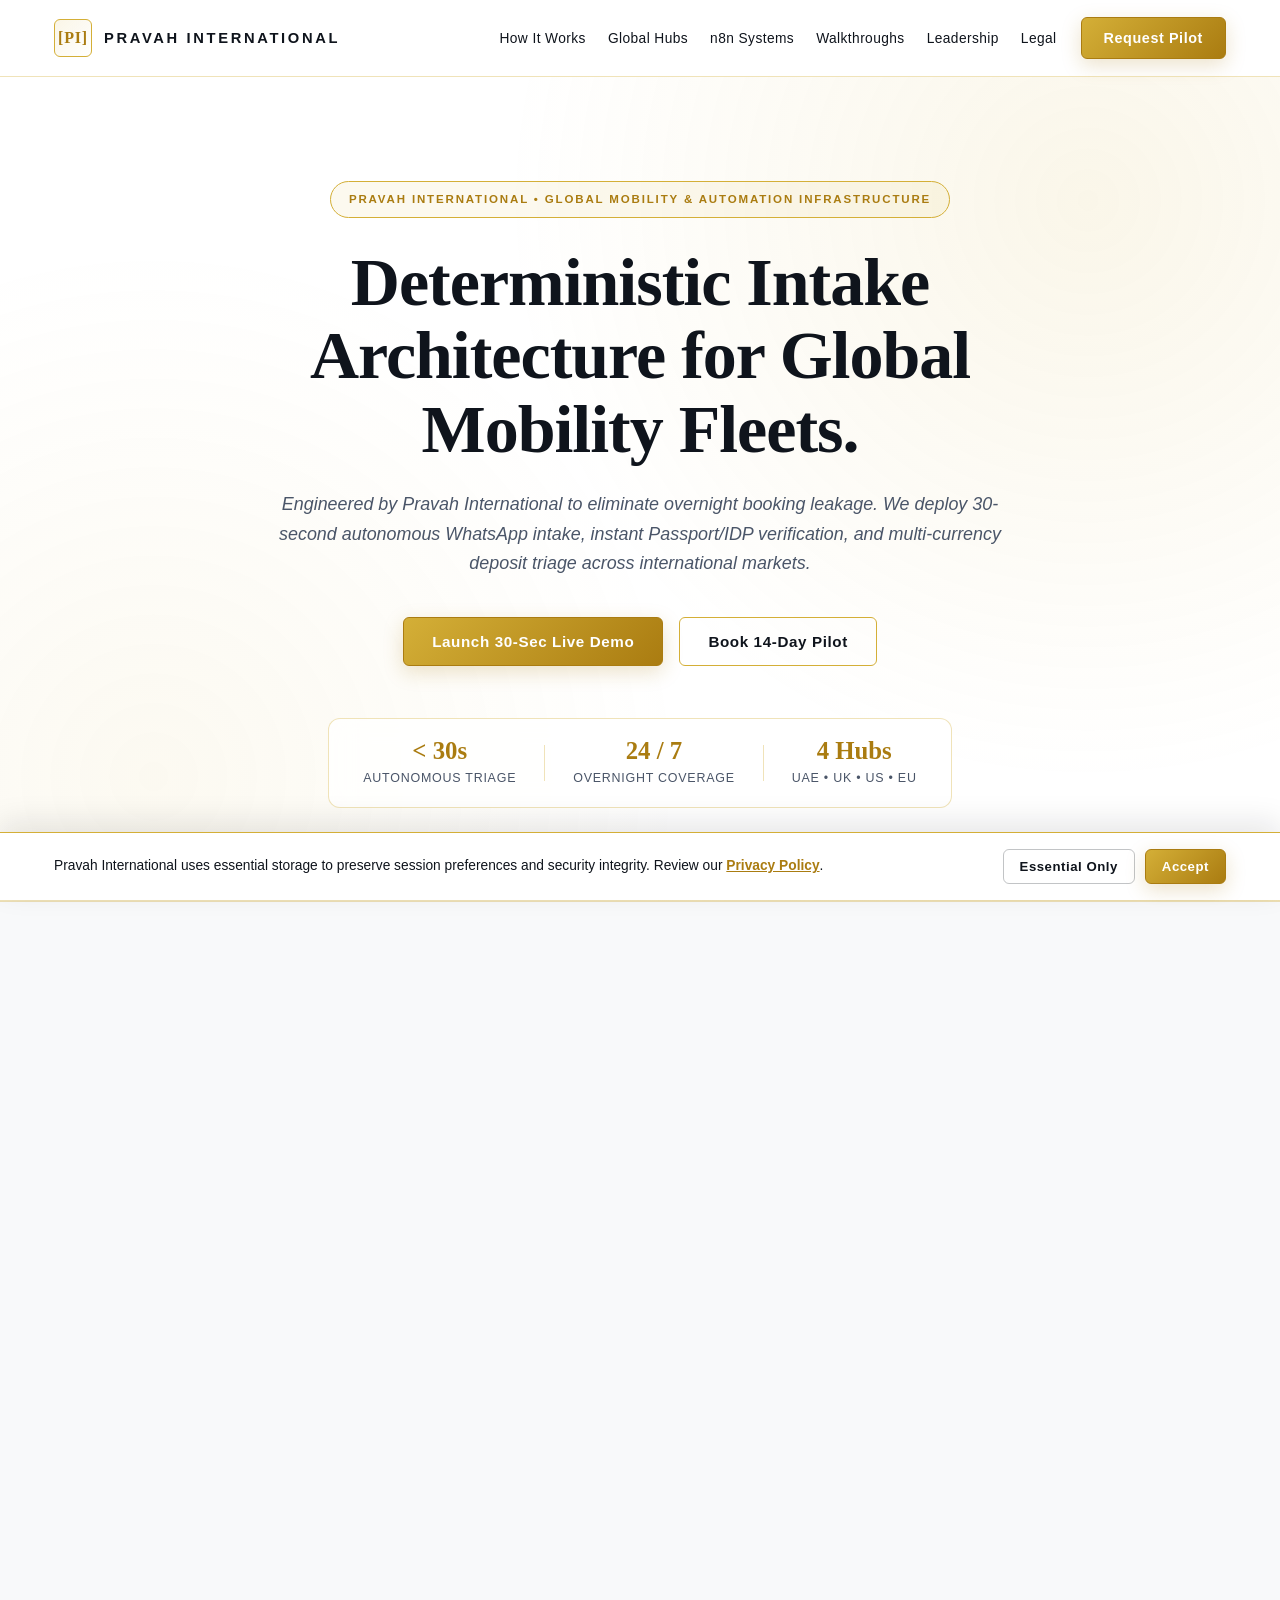
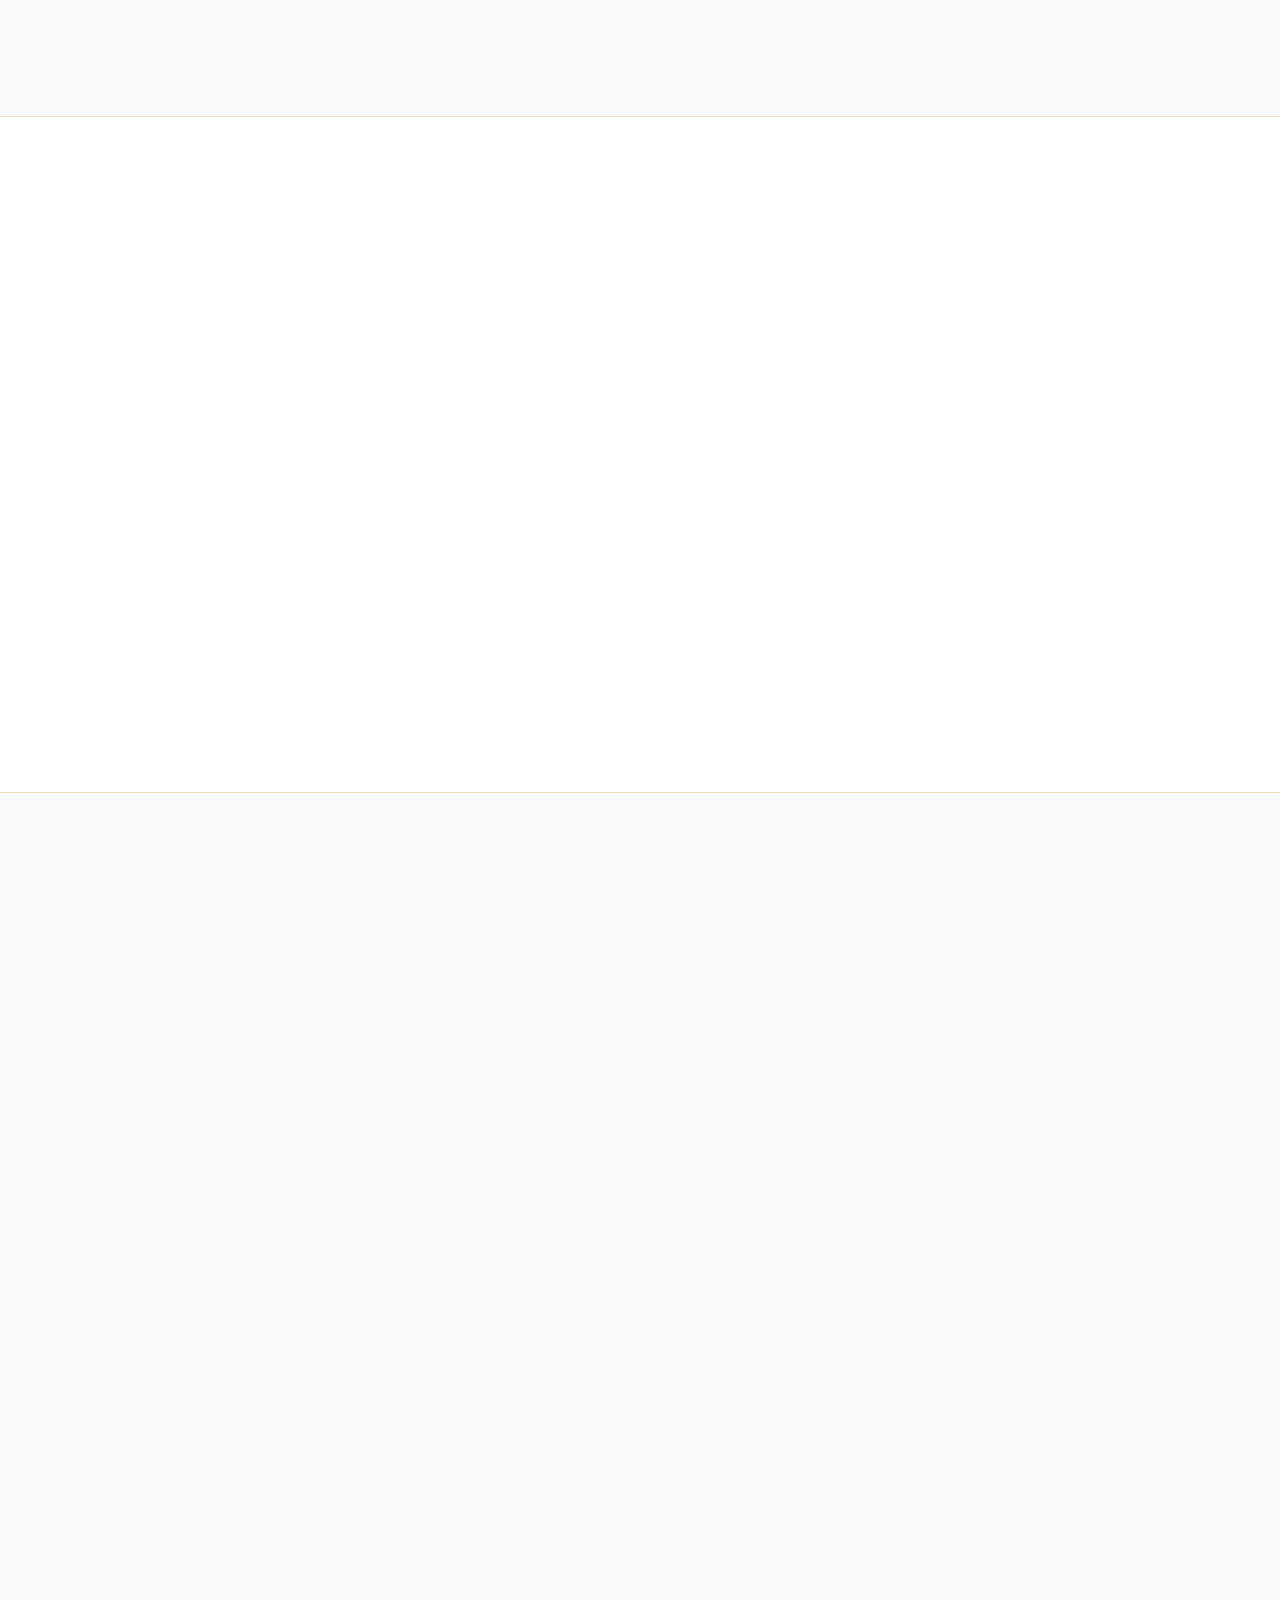
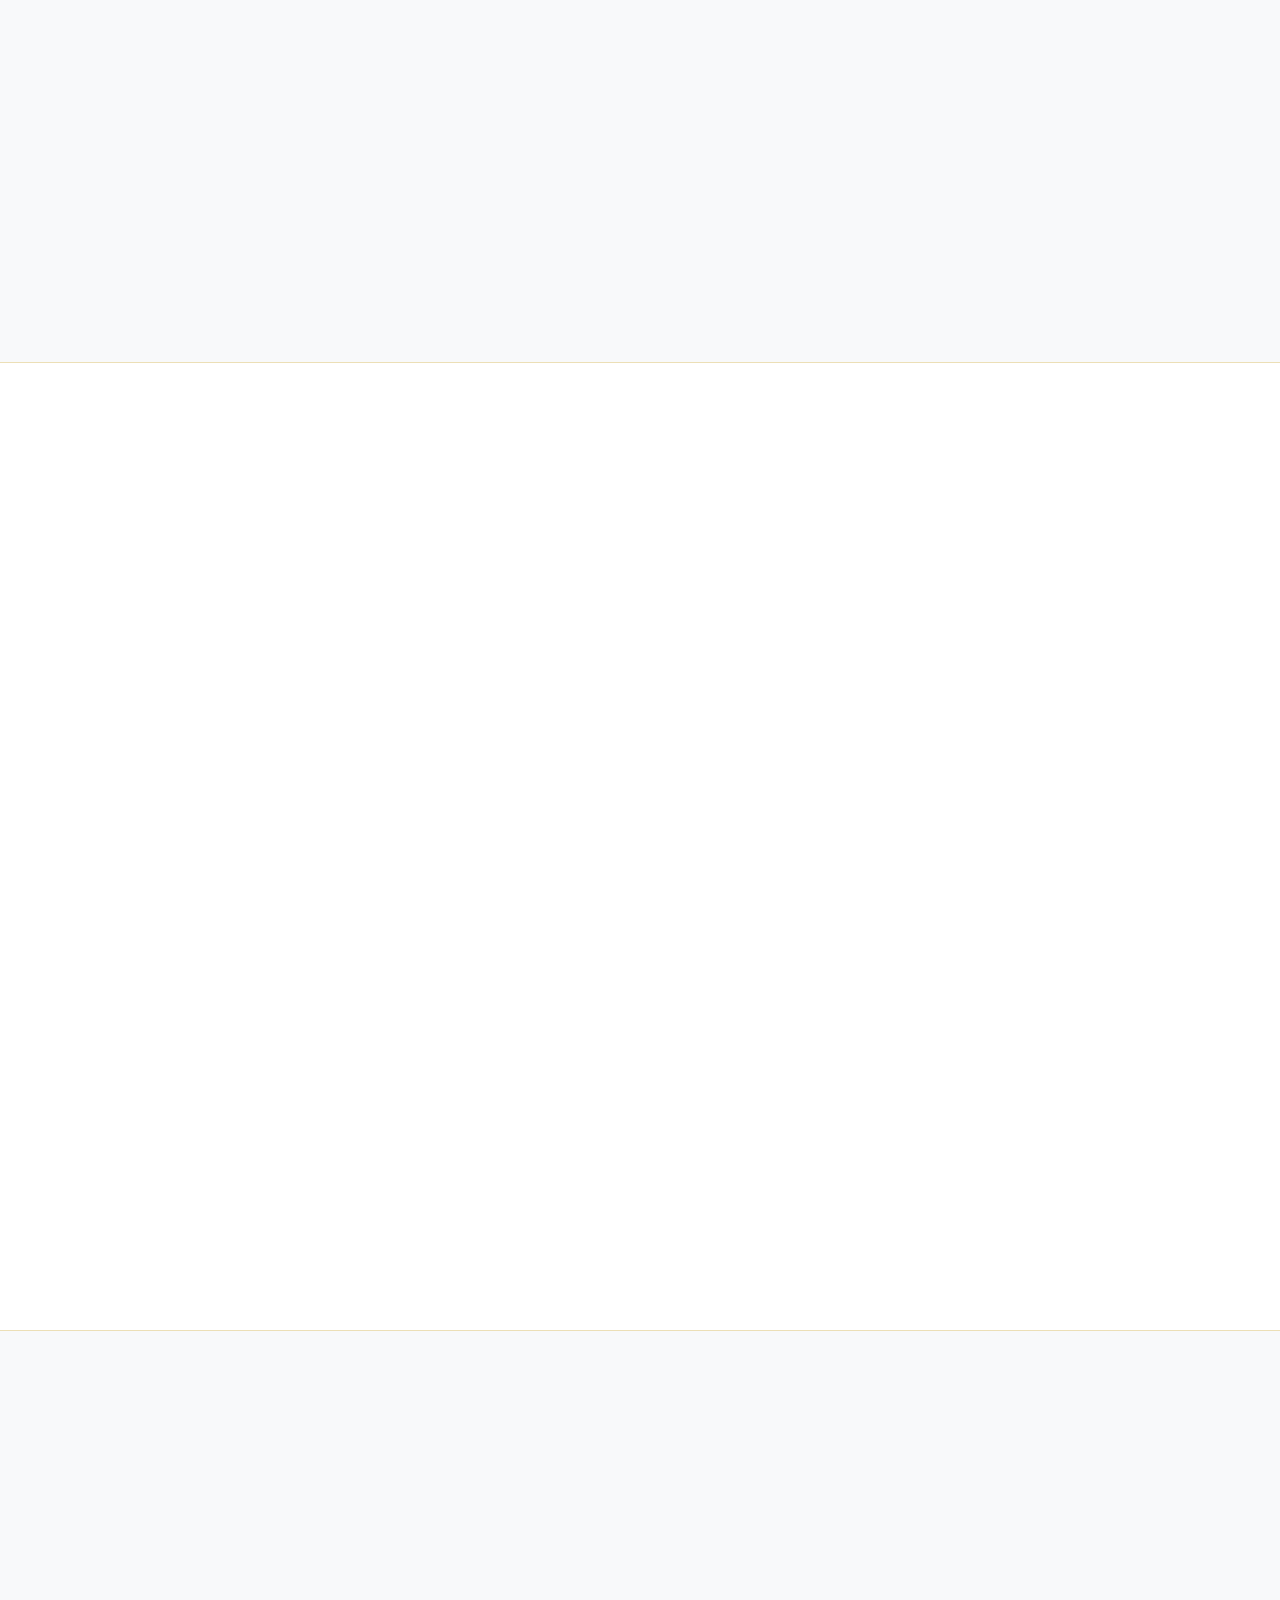
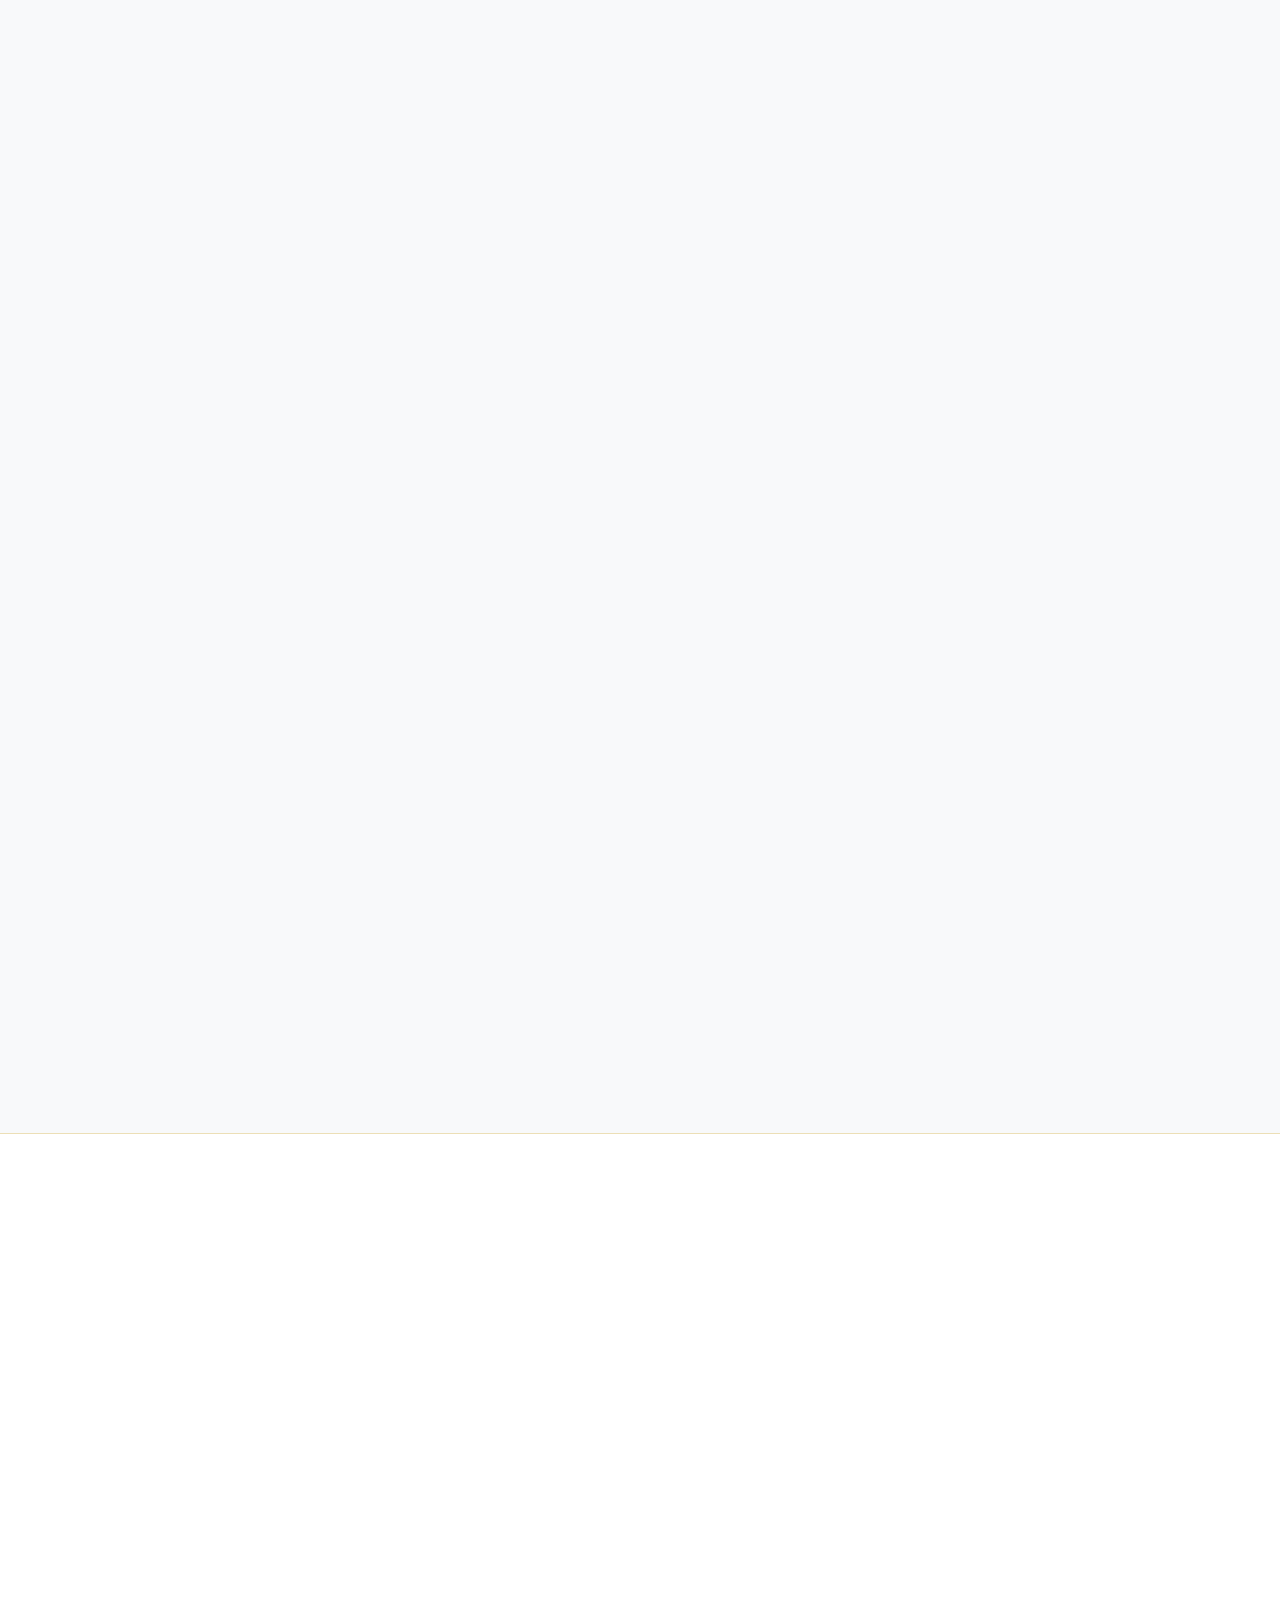
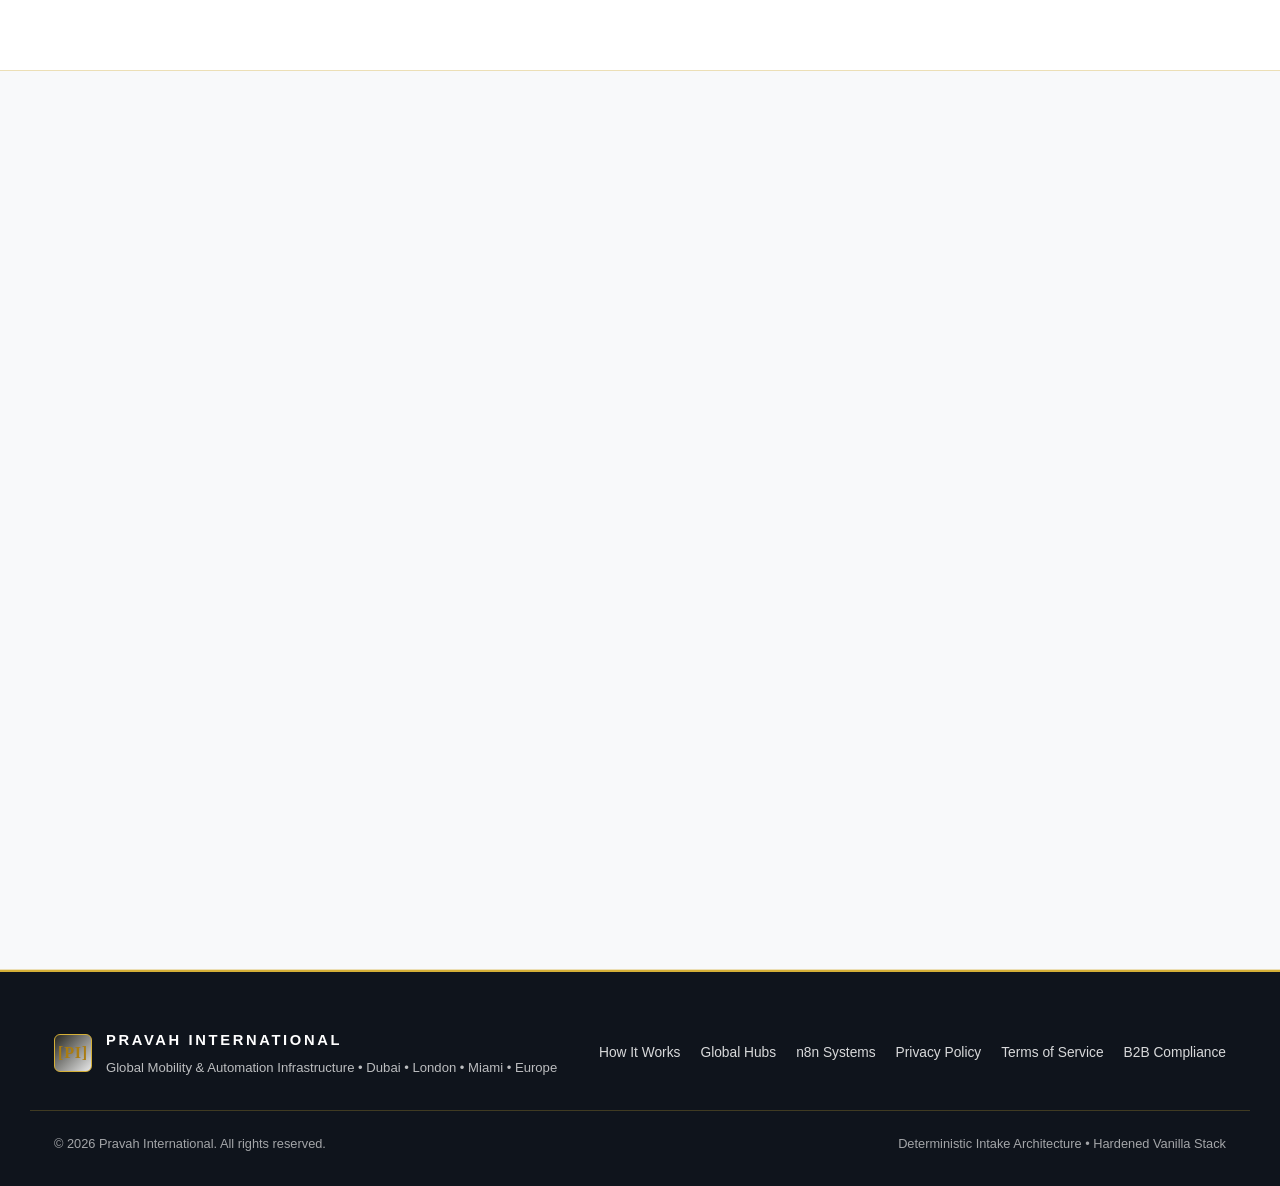
==== commit e37cc488: "Add files via upload" ====
--- a/index.html
+++ b/index.html
@@ -309,7 +309,7 @@
           <article class="glass-card deployment-card reveal">
             <div class="deployment-media">
               <img
-                src="assets/img/n8n-workflow-1.png"
+                src="assets/n8n-canvas.png"
                 alt="Autonomous 24/7 WhatsApp Fleet Triage Engine n8n workflow architecture"
                 class="deployment-img"
                 loading="lazy"
@@ -331,7 +331,7 @@
           <article class="glass-card deployment-card reveal">
             <div class="deployment-media">
               <img
-                src="assets/img/n8n-workflow-2.png"
+                src="assets/n8n-flow.png"
                 alt="Passport and IDP Compliance Verification Pipeline n8n workflow architecture"
                 class="deployment-img"
                 loading="lazy"
@@ -380,17 +380,56 @@
     </section>
 
     <!-- Client Video Walkthroughs & Operational Testimonials -->
-    <section class="section section-pearl" id="testimonials">
+    <section class="section section-pearl" id="walkthrough">
       <div class="container">
         <div class="section-header reveal">
-          <span class="eyebrow">OPERATIONAL PROOF</span>
-          <h2 class="section-title">Client Video Walkthroughs &amp; Testimonials</h2>
+          <span class="eyebrow">PROPRIETARY SYSTEM PROOF</span>
+          <h2 class="section-title">25-Second Live Project Walkthrough</h2>
           <p class="section-lead">
-            Inspect live system walkthroughs and verified outcomes from international fleet directors.
+            Inspect our autonomous WhatsApp fleet intake engine in action — handling a late-night luxury enquiry, presenting real-time vehicle availability, calculating AED rental &amp; deposit terms, and capturing Passport + IDP documents automatically.
           </p>
         </div>
 
-        <div class="testimonials-grid">
+        <div style="max-width: 920px; margin: 0 auto;">
+          <article class="glass-card video-card reveal">
+            <div class="video-wrapper">
+              <video
+                class="walkthrough-video"
+                controls
+                playsinline
+                preload="metadata"
+              >
+                <source src="assets/whatsapp-workflow.mp4" type="video/mp4">
+                Your browser does not support HTML5 video playback.
+              </video>
+            </div>
+            <div class="testimonial-body">
+              <div class="testimonial-origin">&#9889; PRAVAH INTERNATIONAL &bull; LIVE ARCHITECTURE</div>
+              <h3 style="font-family: Georgia, serif; font-size: 26px; font-weight: 400; margin: 10px 0 14px; color: #0f141c;">
+                From Late-Night Message to Verified Booking Brief
+              </h3>
+              <p style="font-size: 14px; line-height: 1.75; color: #5c6470; margin: 0 0 10px;">
+                <strong>01. Instant Fleet Carousel:</strong> Replies in under 5 seconds with live availability tags (Phantom, Cullinan, Urus, Roma).
+              </p>
+              <p style="font-size: 14px; line-height: 1.75; color: #5c6470; margin: 0 0 10px;">
+                <strong>02. Deterministic AED Pricing:</strong> Calculates rental duration, daily/weekly rates, and damage deposit rules automatically.
+              </p>
+              <p style="font-size: 14px; line-height: 1.75; color: #5c6470; margin: 0 0 22px;">
+                <strong>03. Passport + IDP Intake &amp; Owner Alert:</strong> Collects ID copies inside WhatsApp and dispatches a structured summary directly to the owner&rsquo;s WhatsApp &amp; Gmail.
+              </p>
+              <div class="testimonial-author" style="margin-bottom: 18px;">
+                <strong>Engineered by Dhruvil Prajapati</strong> &mdash; Founder, Pravah International
+              </div>
+              <a href="https://wa.me/919106187102?text=Hi%20Dhruvil,%20I%20watched%20the%2025-sec%20project%20walkthrough%20and%20want%20to%20test%20this%20for%20our%20fleet." class="button button-gold">
+                Request 14-Day Free Fleet Pilot &nearr;
+              </a>
+            </div>
+          </article>
+        </div>
+      </div>
+    </section>
+
+
           <article class="glass-card video-card reveal">
             <div class="video-wrapper">
               <video
--- a/style.css
+++ b/style.css
@@ -740,15 +740,22 @@
 }
 
 .video-wrapper {
-  background: var(--obsidian);
-  border-bottom: 1px solid var(--hairline-gold);
+  width: 100%;
+  max-width: 300px;
+  aspect-ratio: 9 / 16;
+  margin: 24px auto 0;
+  border-radius: 26px;
+  overflow: hidden;
+  border: 2px solid #d4af37;
+  background: #0b0f17;
+  box-shadow: 0 20px 50px rgba(15, 20, 28, 0.18);
 }
 
 .walkthrough-video {
   width: 100%;
+  height: 100%;
   display: block;
-  aspect-ratio: 16 / 9;
-  background: var(--obsidian);
+  object-fit: cover;
 }
 
 .testimonial-body {
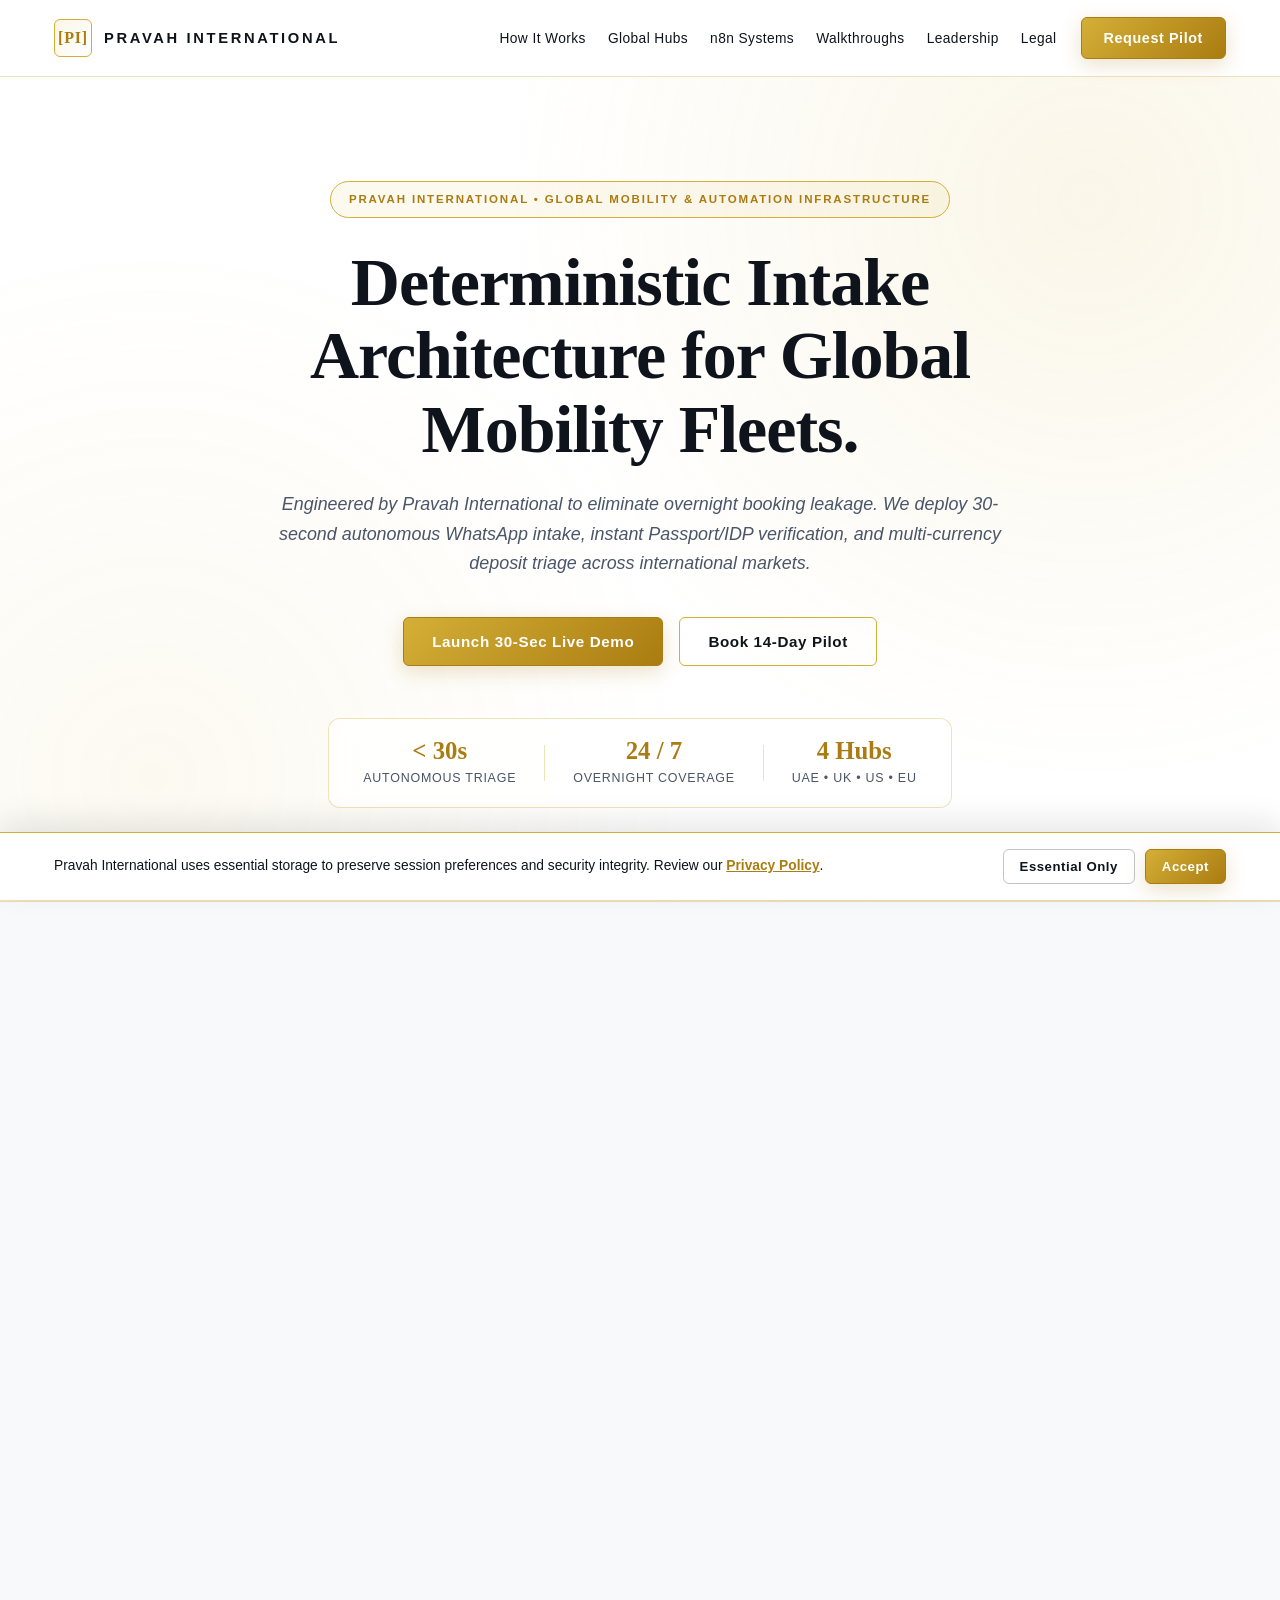
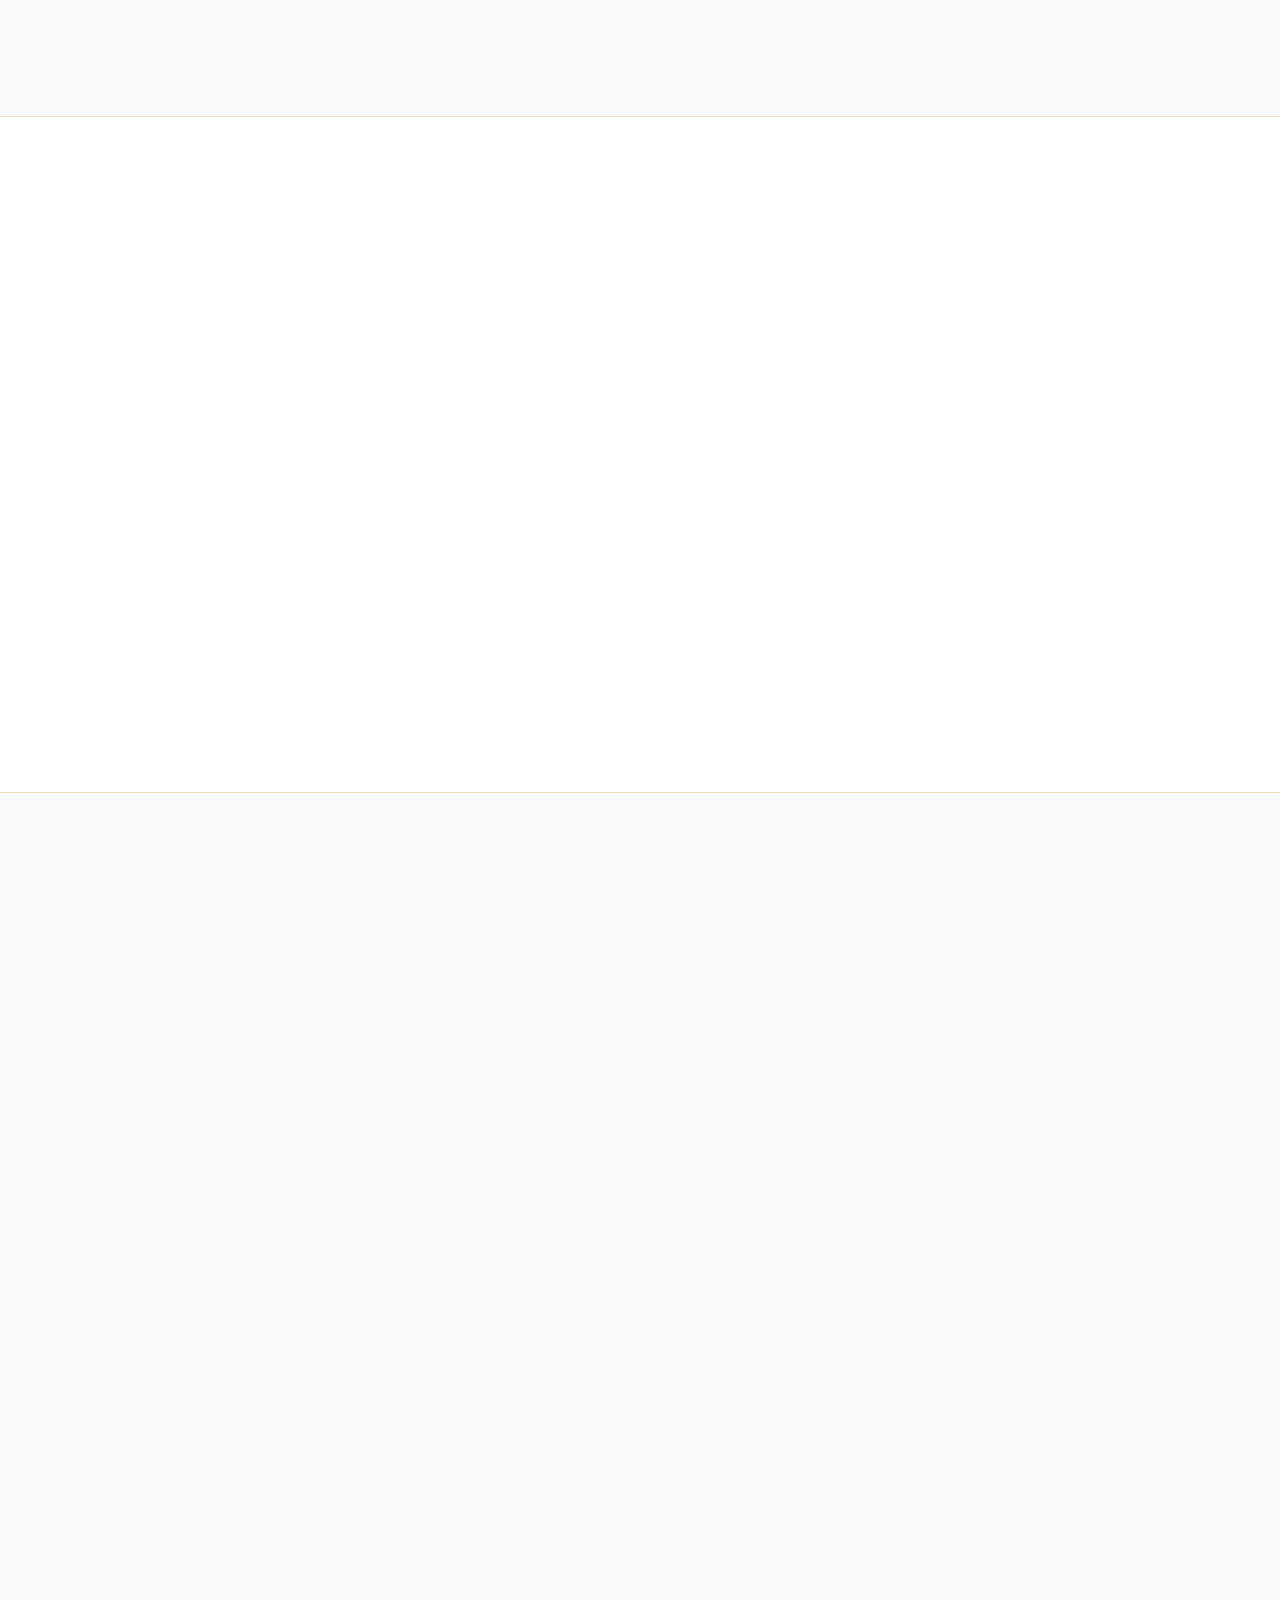
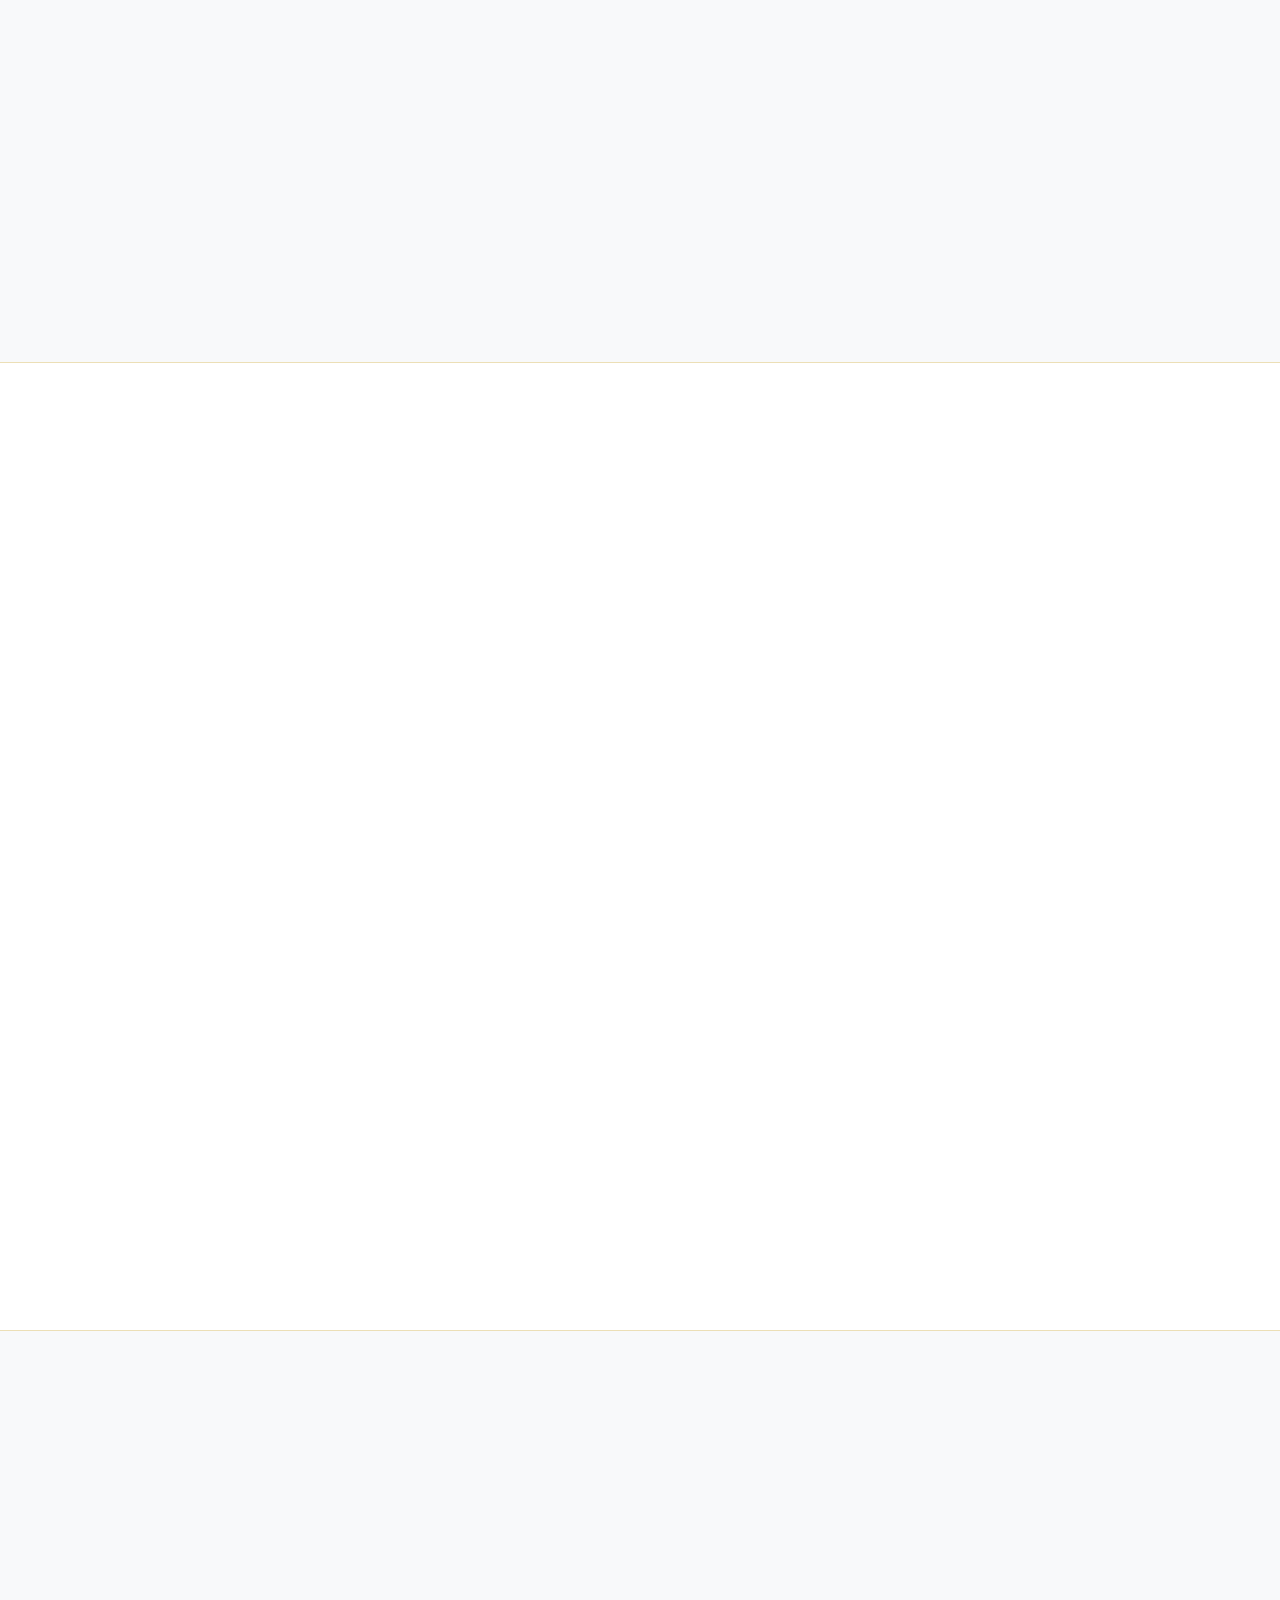
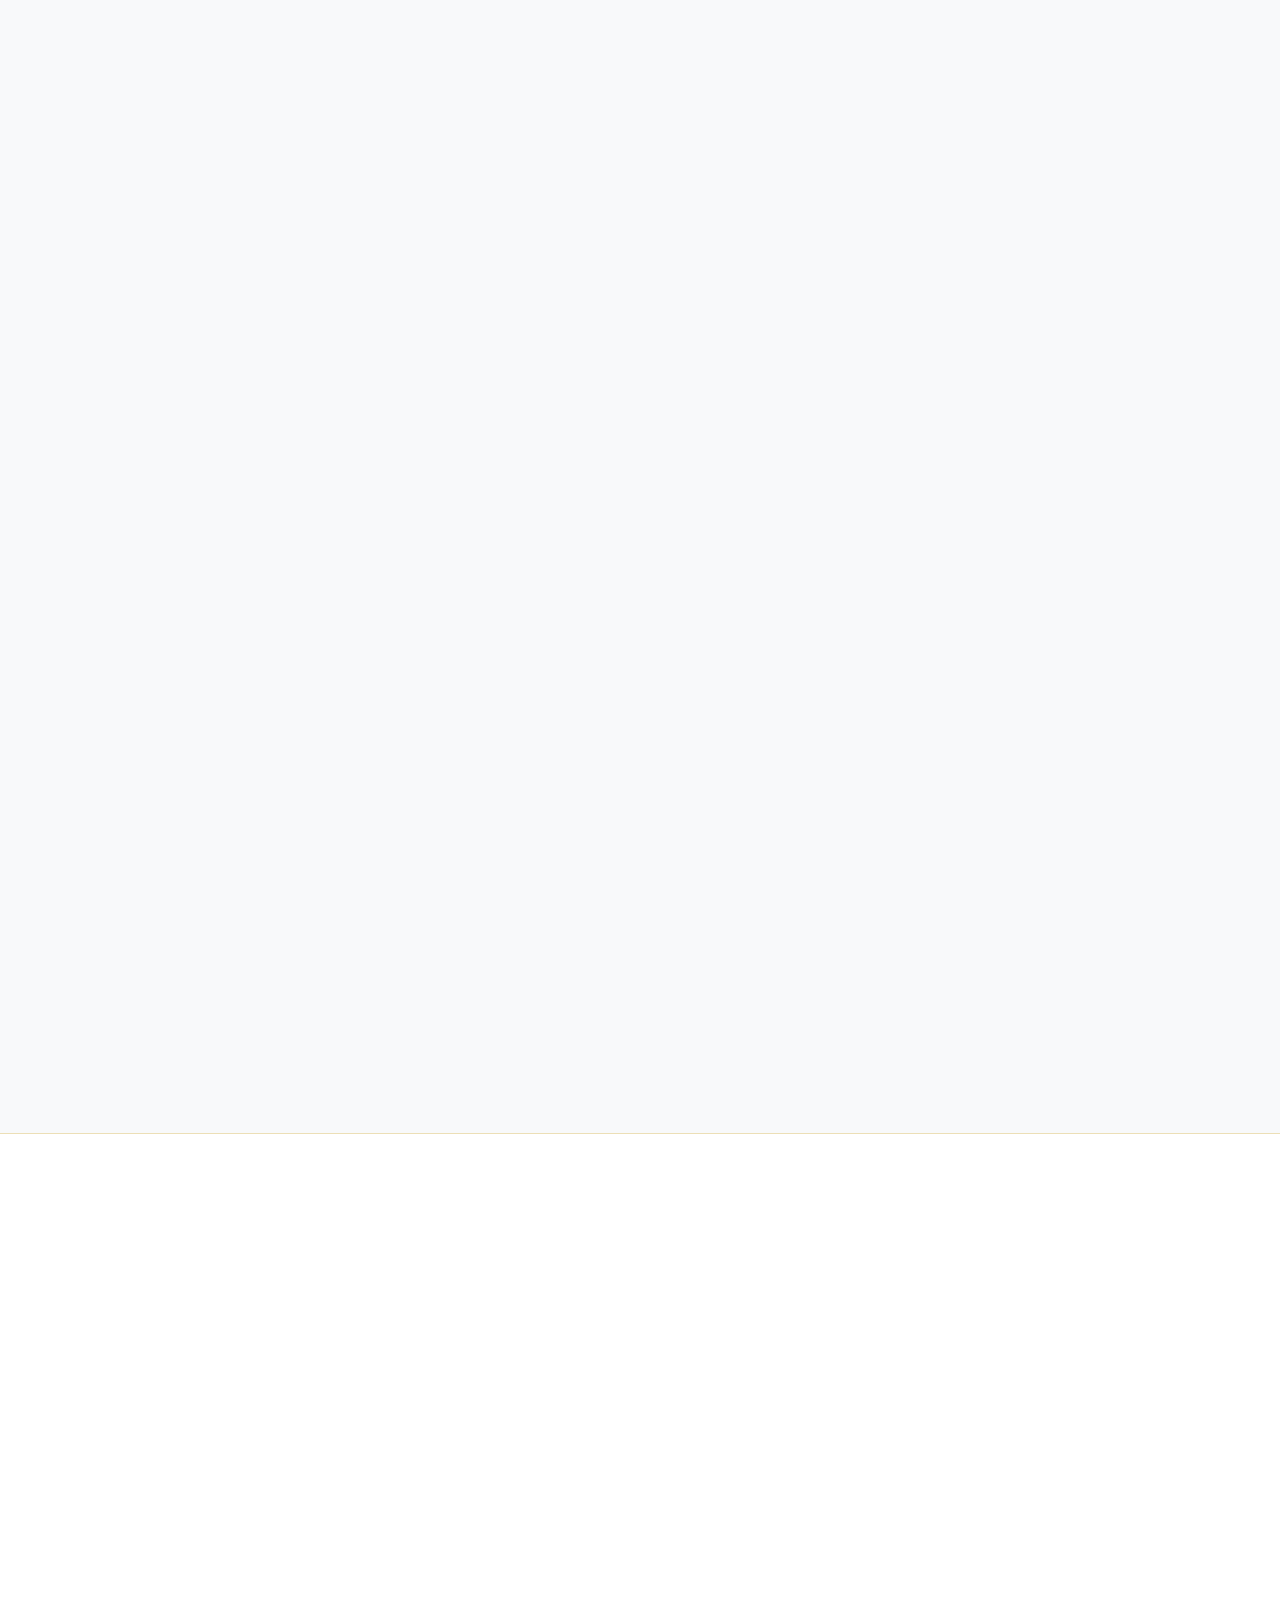
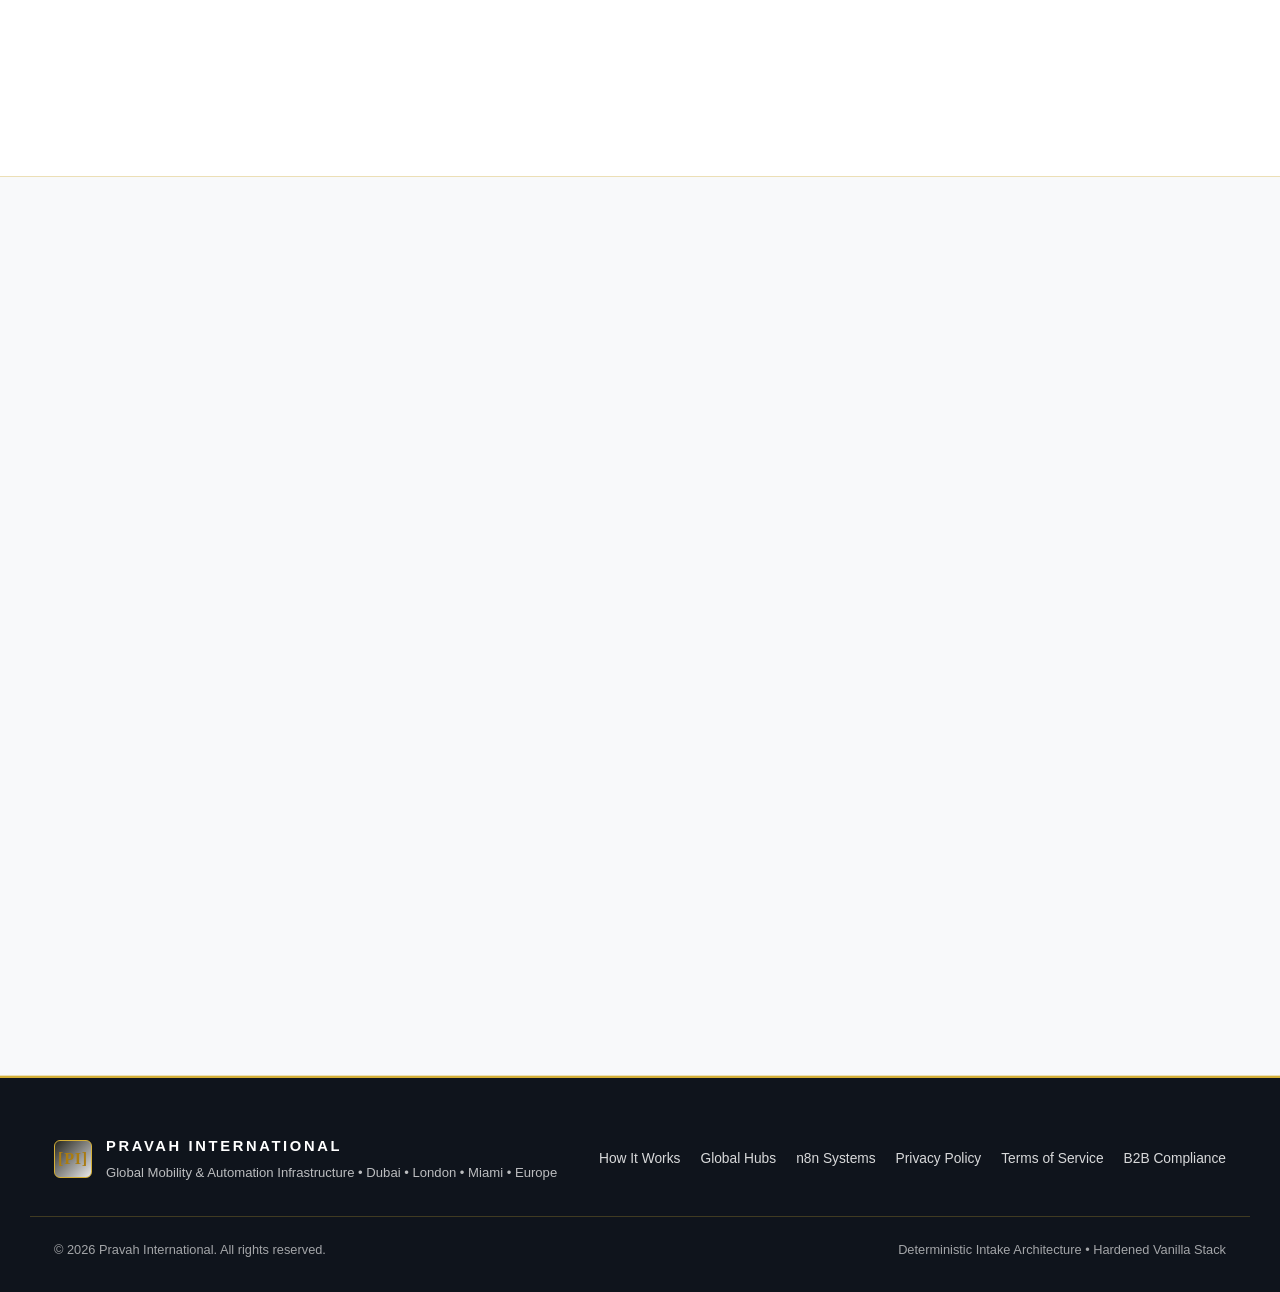
==== commit b7508eae: "Rename index (9).html to index.html" ====
--- a/index.html
+++ b/index.html
@@ -429,57 +429,7 @@
       </div>
     </section>
 
-
-          <article class="glass-card video-card reveal">
-            <div class="video-wrapper">
-              <video
-                class="walkthrough-video"
-                controls
-                preload="metadata"
-                poster="assets/img/video-poster-1.jpg"
-              >
-                <source src="assets/video/project-walkthrough-1.mp4" type="video/mp4">
-                Your browser does not support HTML5 video playback.
-              </video>
-            </div>
-            <div class="testimonial-body">
-              <div class="testimonial-origin">&#127462;&#127466; Dubai, United Arab Emirates</div>
-              <blockquote class="testimonial-quote">
-                &ldquo;Before Pravah International, we lost three to four supercar inquiries every night between midnight and 8 AM. Now every client receives an instant quote, uploads their passport, and hits our morning desk pre-qualified.&rdquo;
-              </blockquote>
-              <div class="testimonial-author">
-                <strong>Managing Director</strong> &mdash; Prestige Supercar Fleet, Downtown Dubai
-              </div>
-            </div>
-          </article>
-
-          <article class="glass-card video-card reveal">
-            <div class="video-wrapper">
-              <video
-                class="walkthrough-video"
-                controls
-                preload="metadata"
-                poster="assets/img/video-poster-2.jpg"
-              >
-                <source src="assets/video/project-walkthrough-2.mp4" type="video/mp4">
-                Your browser does not support HTML5 video playback.
-              </video>
-            </div>
-            <div class="testimonial-body">
-              <div class="testimonial-origin">&#127468;&#127463; London, United Kingdom</div>
-              <blockquote class="testimonial-quote">
-                &ldquo;Our Mayfair chauffeur dispatchers used to spend hours chasing international driving permits and currency deposits. Pravah&rsquo;s deterministic pipeline cut onboarding time from 45 minutes to under 30 seconds.&rdquo;
-              </blockquote>
-              <div class="testimonial-author">
-                <strong>Head of Fleet Operations</strong> &mdash; Executive Chauffeur Group, London
-              </div>
-            </div>
-          </article>
-        </div>
-      </div>
-    </section>
-
-    <!-- Executive Leadership & Founder's Mandate -->
+<!-- Executive Leadership & Founder's Mandate -->
     <section class="section" id="leadership">
       <div class="container">
         <article class="leadership-card reveal">
